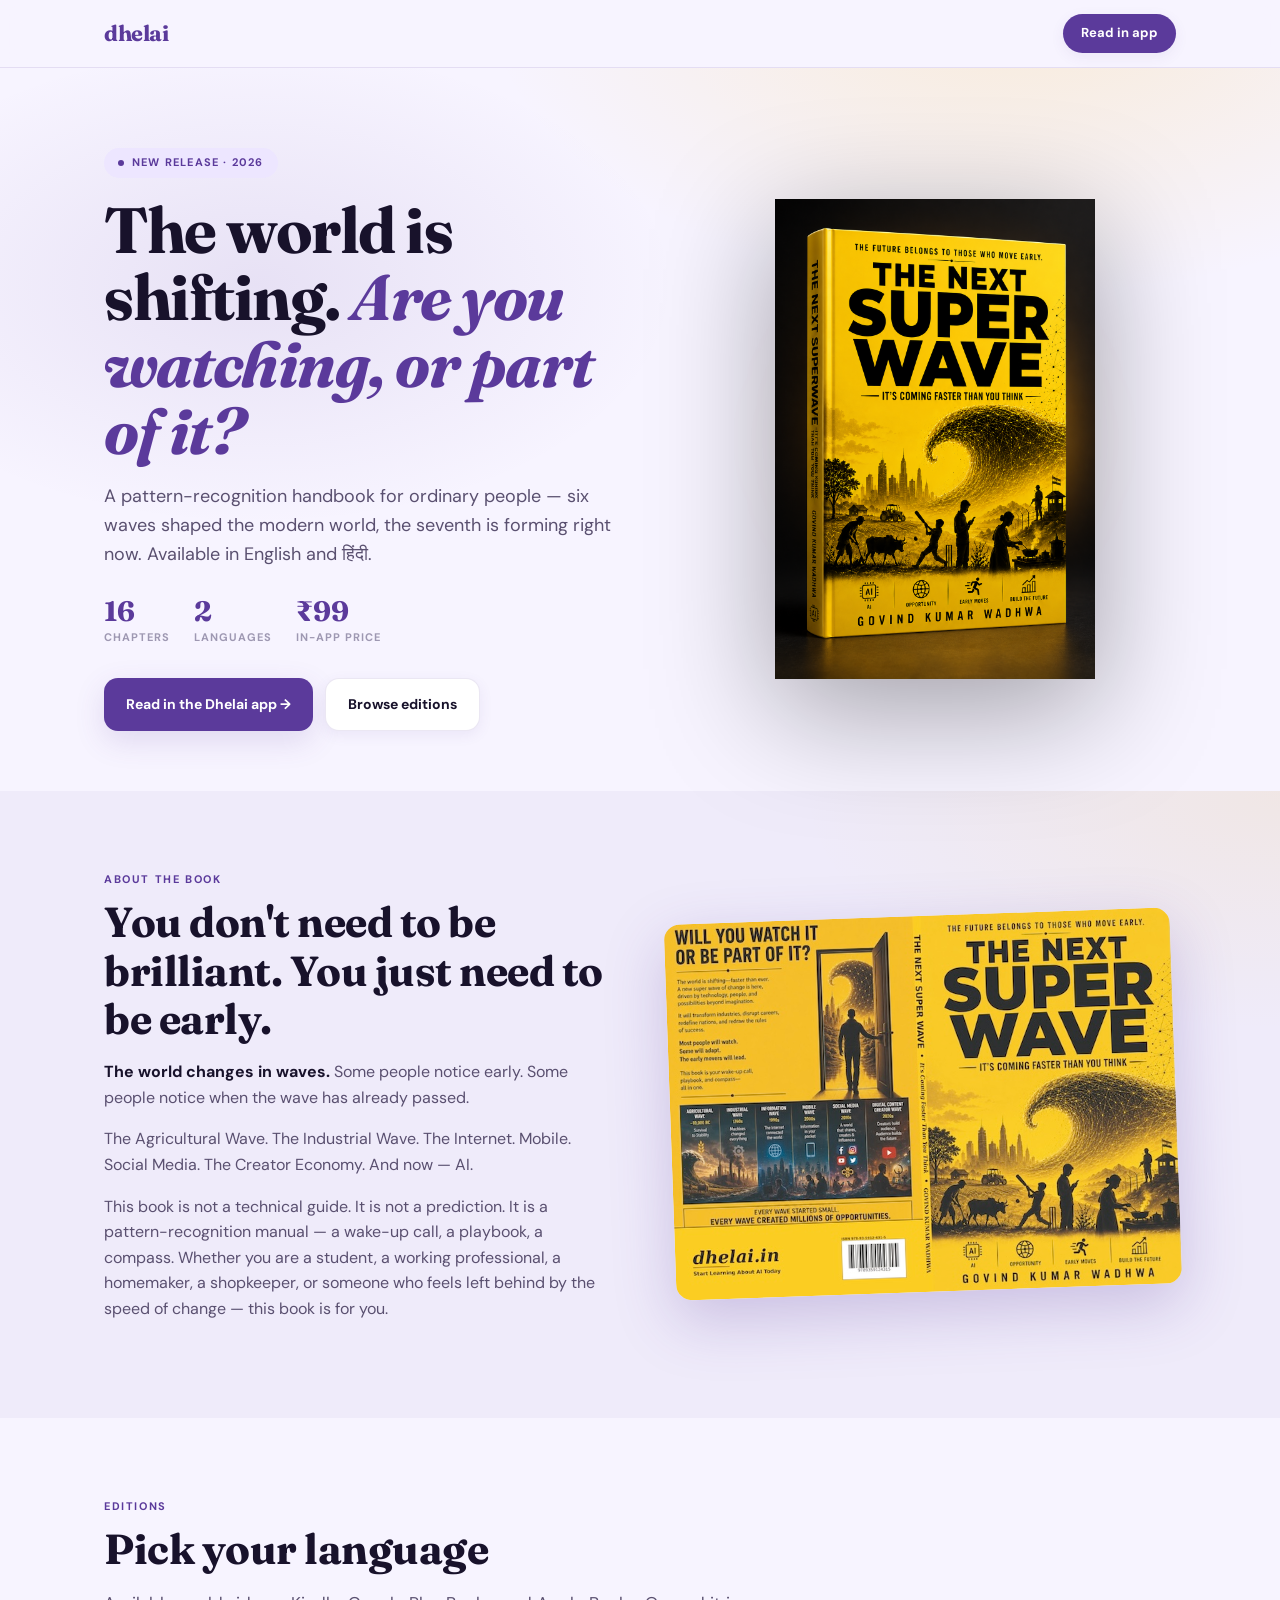
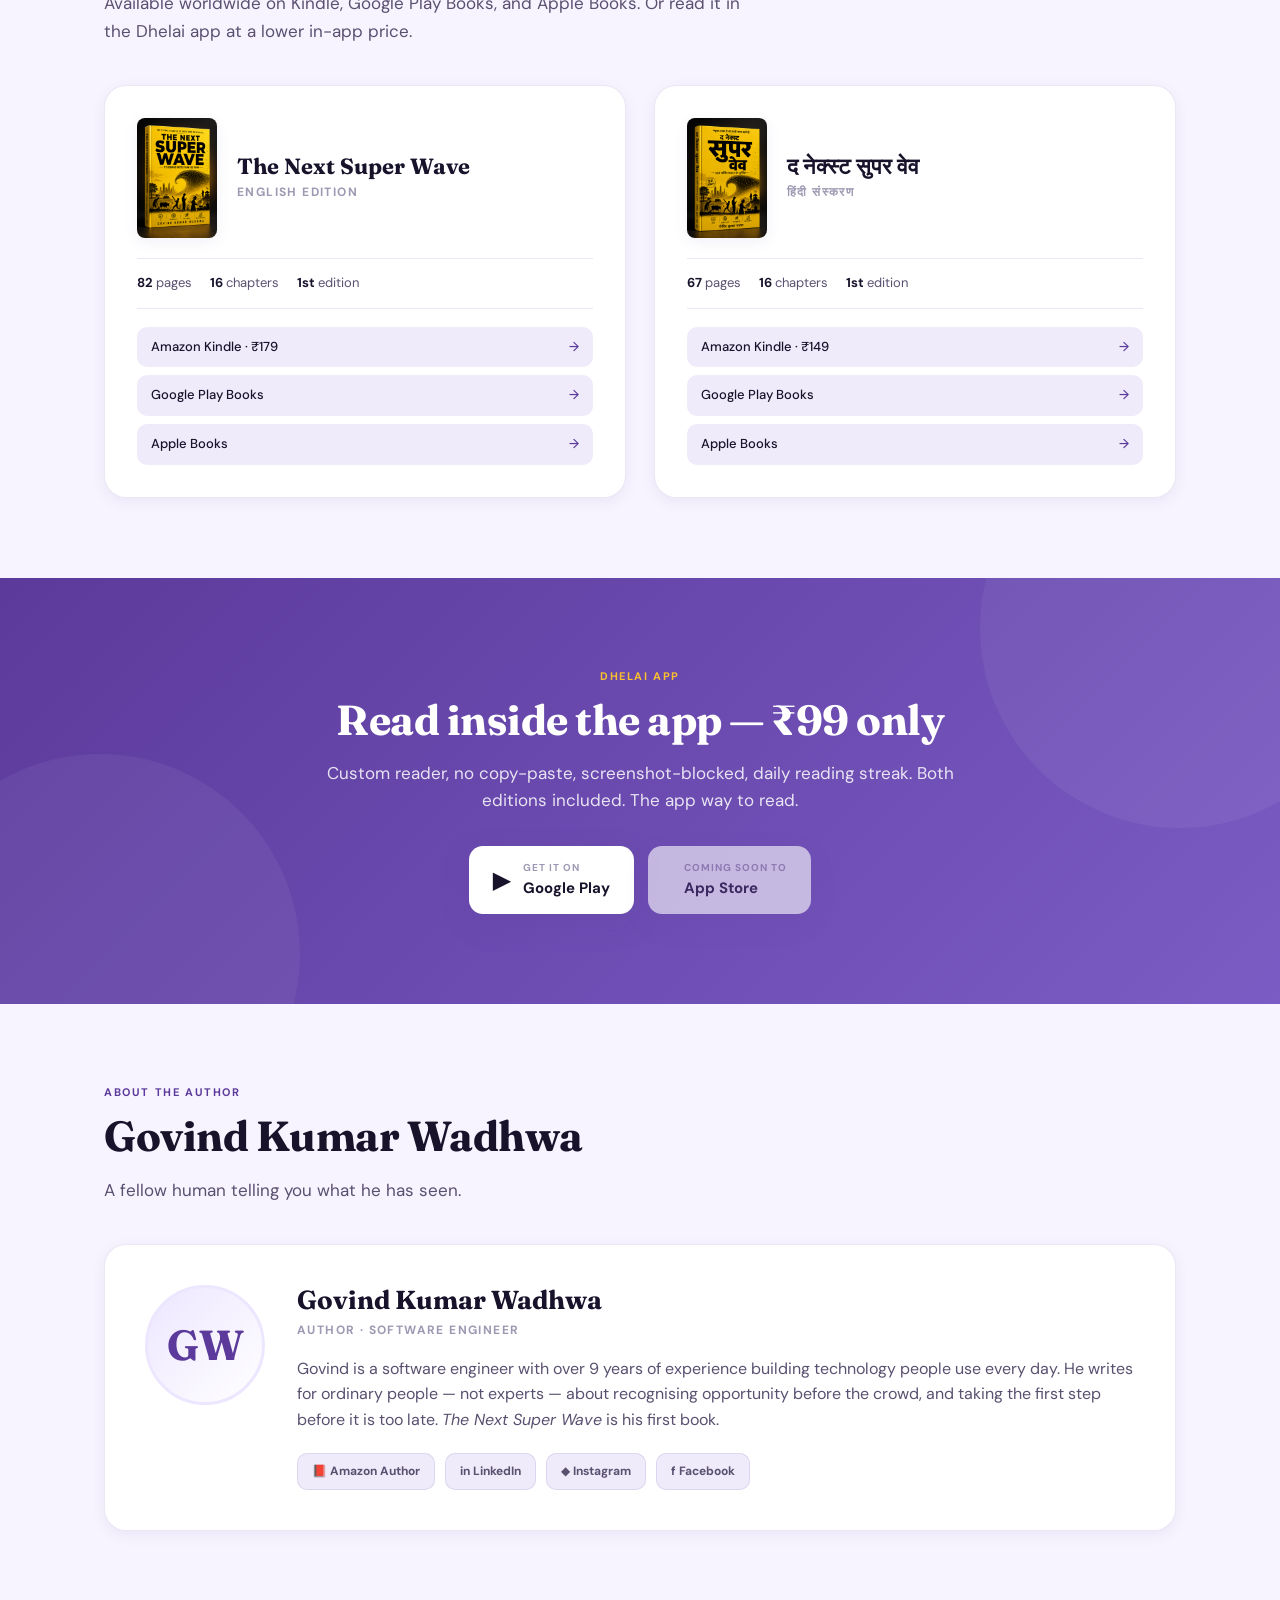
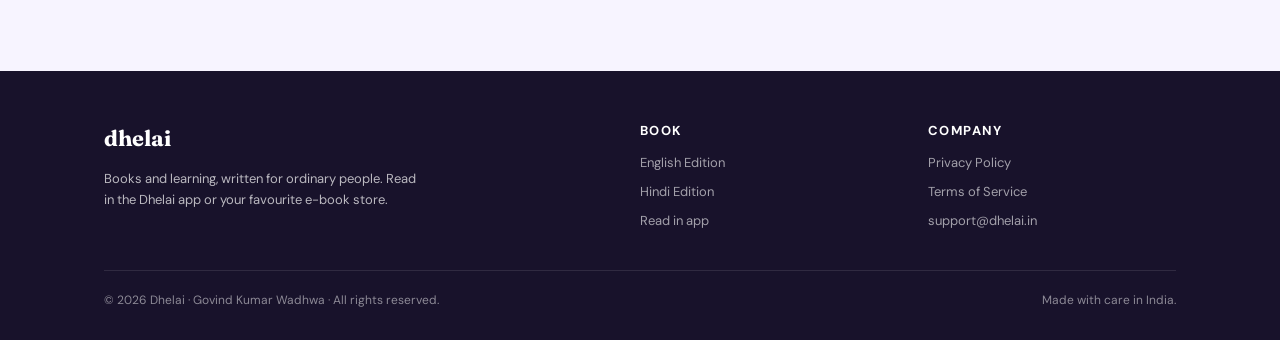
==== index.html @ 577f094c "Add files via upload" ====
<!DOCTYPE html>
<html lang="en">
<head>
  <meta charset="UTF-8" />
  <meta name="viewport" content="width=device-width, initial-scale=1.0" />
  <title>Dhelai — The Next Super Wave</title>
  <meta
    name="description"
    content="The Next Super Wave by Govind Kumar Wadhwa. A pattern-recognition handbook for ordinary people, in English and Hindi. Read inside the Dhelai app."
  />
  <meta name="theme-color" content="#5B3A9B" />

  <!-- Open Graph (social previews) -->
  <meta property="og:title" content="The Next Super Wave — Dhelai" />
  <meta
    property="og:description"
    content="Six waves shaped the modern world. The seventh — AI — is forming now. A book for those who want to ride it, not be swept by it."
  />
  <meta property="og:image" content="assets/nsw-fullcover-en.jpg" />
  <meta property="og:type" content="website" />
  <meta property="og:url" content="https://dhelai.in" />

  <link rel="preconnect" href="https://fonts.googleapis.com" />
  <link rel="preconnect" href="https://fonts.gstatic.com" crossorigin />
  <link
    href="https://fonts.googleapis.com/css2?family=Fraunces:ital,wght@0,400;0,700;1,400&family=DM+Sans:wght@400;500;700&display=swap"
    rel="stylesheet"
  />
  <link rel="stylesheet" href="styles.css" />

  <style>
    /* ---------- HERO ---------- */
    .hero {
      padding: 80px 0 60px;
      background:
        radial-gradient(900px 500px at 80% -10%, rgba(251,192,45,0.18), transparent 60%),
        radial-gradient(700px 400px at 20% 30%, rgba(91,58,155,0.10), transparent 60%);
    }
    .hero-grid {
      display: grid;
      grid-template-columns: 1.1fr 1fr;
      gap: 60px;
      align-items: center;
    }
    .eyebrow {
      display: inline-flex; align-items: center; gap: 8px;
      background: var(--pu-soft);
      color: var(--pu);
      padding: 6px 14px;
      border-radius: 999px;
      font-weight: 700;
      font-size: 11px;
      letter-spacing: 1.2px;
      text-transform: uppercase;
      margin-bottom: 18px;
    }
    .eyebrow::before {
      content: ''; width: 6px; height: 6px; border-radius: 50%;
      background: var(--pu); animation: pulse 2s infinite;
    }
    @keyframes pulse {
      0%, 100% { opacity: 1; transform: scale(1); }
      50% { opacity: 0.5; transform: scale(1.3); }
    }
    h1 {
      font-family: var(--serif);
      font-weight: 700;
      font-size: clamp(40px, 6vw, 64px);
      line-height: 1.05;
      letter-spacing: -1.5px;
      margin: 0 0 18px;
      color: var(--ink);
    }
    h1 .accent { color: var(--pu); font-style: italic; }
    .hero-sub {
      font-size: 18px;
      color: var(--ink-2);
      max-width: 540px;
      margin: 0 0 28px;
    }
    .hero-stats {
      display: flex; gap: 24px; margin: 0 0 32px;
      flex-wrap: wrap;
    }
    .hero-stat {
      display: flex; flex-direction: column;
    }
    .hero-stat-v {
      font-family: var(--serif);
      font-weight: 700;
      font-size: 28px;
      color: var(--pu);
      line-height: 1;
    }
    .hero-stat-l {
      font-size: 11px;
      text-transform: uppercase;
      letter-spacing: 1px;
      color: var(--ink-3);
      margin-top: 4px;
      font-weight: 700;
    }
    .hero-ctas { display: flex; gap: 12px; flex-wrap: wrap; }
    .btn {
      display: inline-flex; align-items: center; gap: 8px;
      padding: 14px 22px;
      border-radius: 14px;
      font-weight: 700;
      font-size: 14px;
      transition: transform 0.15s ease, box-shadow 0.15s ease;
    }
    .btn-primary {
      background: var(--pu); color: #fff;
      box-shadow: var(--shadow-md);
    }
    .btn-primary:hover { transform: translateY(-2px); box-shadow: var(--shadow-lg); text-decoration: none; }
    .btn-ghost {
      background: var(--card); color: var(--ink);
      border: 1.5px solid var(--border);
      box-shadow: var(--shadow-sm);
    }
    .btn-ghost:hover { transform: translateY(-2px); text-decoration: none; }

    .hero-art {
      position: relative;
      display: flex; align-items: center; justify-content: center;
      min-height: 420px;
    }
    .book-3d {
      max-width: 320px;
      filter: drop-shadow(0 30px 60px rgba(0,0,0,0.35));
      animation: float 6s ease-in-out infinite;
      transform-origin: center;
    }
    @keyframes float {
      0%, 100% { transform: translateY(0) rotate(0deg); }
      50% { transform: translateY(-14px) rotate(-1deg); }
    }
    .hero-art::before {
      content: ''; position: absolute;
      inset: 20%; border-radius: 50%;
      background: radial-gradient(circle, rgba(251,192,45,0.4), transparent 70%);
      filter: blur(40px);
      z-index: -1;
    }

    /* ---------- SECTION ---------- */
    section { padding: 80px 0; }
    .section-eyebrow {
      font-family: var(--sans);
      font-size: 11px;
      letter-spacing: 1.6px;
      text-transform: uppercase;
      color: var(--pu);
      font-weight: 700;
      margin-bottom: 10px;
    }
    h2 {
      font-family: var(--serif);
      font-weight: 700;
      font-size: clamp(30px, 4vw, 42px);
      letter-spacing: -0.5px;
      line-height: 1.15;
      margin: 0 0 16px;
      color: var(--ink);
    }
    .section-lead {
      font-size: 17px;
      color: var(--ink-2);
      max-width: 640px;
      margin-bottom: 40px;
    }

    /* ---------- ABOUT BOOK ---------- */
    .about-book {
      background:
        radial-gradient(800px 400px at 100% 0%, rgba(251,192,45,0.1), transparent 60%),
        var(--bg-2);
    }
    .about-grid {
      display: grid;
      grid-template-columns: 1fr 1fr;
      gap: 60px;
      align-items: center;
    }
    .about-text p {
      font-size: 16px;
      color: var(--ink-2);
      margin: 0 0 16px;
    }
    .about-text p strong { color: var(--ink); font-weight: 700; }
    .full-cover {
      width: 100%;
      border-radius: 16px;
      box-shadow: var(--shadow-lg);
      transform: rotate(-2deg);
      transition: transform 0.4s ease;
    }
    .full-cover:hover { transform: rotate(0deg) scale(1.02); }

    /* ---------- EDITIONS ---------- */
    .editions-grid {
      display: grid;
      grid-template-columns: 1fr 1fr;
      gap: 28px;
      margin-top: 16px;
    }
    .edition-card {
      background: var(--card);
      border-radius: 22px;
      padding: 32px;
      box-shadow: var(--shadow-sm);
      border: 1px solid var(--border);
      transition: transform 0.2s ease, box-shadow 0.2s ease;
    }
    .edition-card:hover { transform: translateY(-4px); box-shadow: var(--shadow-md); }
    .edition-header {
      display: flex; align-items: center; gap: 20px;
      margin-bottom: 20px;
    }
    .edition-cover {
      width: 80px;
      flex-shrink: 0;
      border-radius: 8px;
      box-shadow: var(--shadow-sm);
    }
    .edition-name {
      font-family: var(--serif);
      font-weight: 700;
      font-size: 22px;
      color: var(--ink);
      line-height: 1.2;
      margin-bottom: 4px;
    }
    .edition-lang {
      font-size: 12px;
      color: var(--ink-3);
      letter-spacing: 1.4px;
      text-transform: uppercase;
      font-weight: 700;
    }
    .edition-stats {
      display: flex; gap: 18px;
      padding: 14px 0;
      border-top: 1px solid var(--border);
      border-bottom: 1px solid var(--border);
      margin-bottom: 18px;
      font-size: 13px;
      color: var(--ink-2);
    }
    .edition-stats strong { color: var(--ink); }
    .store-row {
      display: flex; flex-direction: column; gap: 8px;
    }
    .store-link {
      display: flex; align-items: center; justify-content: space-between;
      padding: 10px 14px;
      background: var(--bg-2);
      border-radius: 10px;
      font-size: 13px;
      font-weight: 500;
      color: var(--ink);
      transition: background 0.15s ease;
    }
    .store-link:hover { background: var(--pu-soft); text-decoration: none; }
    .store-link::after { content: '→'; color: var(--pu); }

    /* ---------- READ IN APP ---------- */
    .read-app {
      background: linear-gradient(135deg, var(--pu) 0%, var(--pu-mid) 100%);
      color: #fff;
      padding: 90px 0;
      text-align: center;
      position: relative;
      overflow: hidden;
    }
    .read-app::before, .read-app::after {
      content: ''; position: absolute;
      width: 400px; height: 400px;
      border-radius: 50%;
      background: rgba(255,255,255,0.05);
    }
    .read-app::before { top: -150px; right: -100px; }
    .read-app::after { bottom: -150px; left: -100px; }
    .read-app h2 { color: #fff; }
    .read-app .section-lead { color: rgba(255,255,255,0.85); margin: 0 auto 32px; }
    .app-ctas { display: flex; gap: 14px; justify-content: center; flex-wrap: wrap; }
    .app-btn {
      background: #fff;
      color: var(--ink);
      padding: 14px 24px;
      border-radius: 14px;
      display: inline-flex; align-items: center; gap: 12px;
      font-weight: 700;
      box-shadow: var(--shadow-md);
      transition: transform 0.15s ease;
    }
    .app-btn:hover { transform: translateY(-2px); text-decoration: none; }
    .app-btn-icon { font-size: 24px; }
    .app-btn-text { display: flex; flex-direction: column; align-items: flex-start; }
    .app-btn-text small { font-size: 10px; color: var(--ink-3); letter-spacing: 1px; text-transform: uppercase; }
    .app-btn-text span { font-size: 15px; }

    /* ---------- AUTHOR ---------- */
    .author {
      background: var(--bg);
    }
    .author-card {
      background: var(--card);
      border-radius: 22px;
      padding: 40px;
      box-shadow: var(--shadow-sm);
      border: 1px solid var(--border);
      display: grid;
      grid-template-columns: 120px 1fr;
      gap: 32px;
      align-items: start;
    }
    .author-av {
      width: 120px; height: 120px;
      border-radius: 50%;
      background: linear-gradient(135deg, var(--pu-soft), #fff);
      display: flex; align-items: center; justify-content: center;
      font-family: var(--serif);
      font-size: 42px;
      font-weight: 700;
      color: var(--pu);
      border: 3px solid var(--pu-soft);
    }
    .author-name {
      font-family: var(--serif);
      font-weight: 700;
      font-size: 26px;
      line-height: 1.2;
      margin: 0 0 4px;
    }
    .author-role {
      font-size: 12px;
      color: var(--ink-3);
      letter-spacing: 1.4px;
      text-transform: uppercase;
      font-weight: 700;
      margin-bottom: 14px;
    }
    .author-bio { color: var(--ink-2); margin-bottom: 20px; }
    .author-links {
      display: flex; gap: 10px; flex-wrap: wrap;
    }
    .author-link {
      display: inline-flex; align-items: center; gap: 6px;
      padding: 8px 14px;
      background: var(--bg-2);
      border-radius: 10px;
      font-size: 12px;
      font-weight: 700;
      color: var(--ink-2);
      border: 1px solid var(--border);
      transition: background 0.15s ease;
    }
    .author-link:hover { background: var(--pu-soft); color: var(--pu); text-decoration: none; }

    /* ---------- RESPONSIVE ---------- */
    @media (max-width: 880px) {
      .hero { padding: 50px 0 30px; }
      .hero-grid { grid-template-columns: 1fr; gap: 30px; text-align: center; }
      .hero-art { order: -1; min-height: 280px; }
      .hero-sub { margin-left: auto; margin-right: auto; }
      .hero-stats, .hero-ctas { justify-content: center; }
      .book-3d { max-width: 220px; }
      .about-grid { grid-template-columns: 1fr; gap: 30px; }
      .editions-grid { grid-template-columns: 1fr; }
      .author-card { grid-template-columns: 1fr; text-align: center; gap: 20px; padding: 28px; }
      .author-av { margin: 0 auto; }
      .author-links { justify-content: center; }
      section { padding: 50px 0; }
    }
  </style>
</head>
<body>

  <nav>
    <div class="nav-inner">
      <a href="/" class="logo">dhelai</a>
      <a href="#read-in-app" class="nav-cta">Read in app</a>
    </div>
  </nav>

  <!-- HERO -->
  <section class="hero">
    <div class="container hero-grid">
      <div>
        <span class="eyebrow">New release · 2026</span>
        <h1>The world is shifting. <span class="accent">Are you watching, or part of it?</span></h1>
        <p class="hero-sub">
          A pattern-recognition handbook for ordinary people — six waves shaped the modern
          world, the seventh is forming right now. Available in English and हिंदी.
        </p>
        <div class="hero-stats">
          <div class="hero-stat"><span class="hero-stat-v">16</span><span class="hero-stat-l">Chapters</span></div>
          <div class="hero-stat"><span class="hero-stat-v">2</span><span class="hero-stat-l">Languages</span></div>
          <div class="hero-stat"><span class="hero-stat-v">₹99</span><span class="hero-stat-l">In-app price</span></div>
        </div>
        <div class="hero-ctas">
          <a href="#read-in-app" class="btn btn-primary">Read in the Dhelai app →</a>
          <a href="#editions" class="btn btn-ghost">Browse editions</a>
        </div>
      </div>
      <div class="hero-art">
        <img src="assets/nsw-3d-en.png" alt="The Next Super Wave book cover" class="book-3d" />
      </div>
    </div>
  </section>

  <!-- ABOUT BOOK -->
  <section class="about-book">
    <div class="container">
      <div class="about-grid">
        <div class="about-text">
          <div class="section-eyebrow">About the book</div>
          <h2>You don't need to be brilliant. You just need to be early.</h2>
          <p>
            <strong>The world changes in waves.</strong> Some people notice early. Some people notice
            when the wave has already passed.
          </p>
          <p>
            The Agricultural Wave. The Industrial Wave. The Internet. Mobile. Social Media.
            The Creator Economy. And now — AI.
          </p>
          <p>
            This book is not a technical guide. It is not a prediction. It is a pattern-recognition
            manual — a wake-up call, a playbook, a compass. Whether you are a student, a working
            professional, a homemaker, a shopkeeper, or someone who feels left behind by the speed
            of change — this book is for you.
          </p>
        </div>
        <div>
          <img src="assets/nsw-fullcover-en.jpg" alt="Full paperback cover" class="full-cover" />
        </div>
      </div>
    </div>
  </section>

  <!-- EDITIONS -->
  <section id="editions">
    <div class="container">
      <div class="section-eyebrow">Editions</div>
      <h2>Pick your language</h2>
      <p class="section-lead">
        Available worldwide on Kindle, Google Play Books, and Apple Books. Or read it in the
        Dhelai app at a lower in-app price.
      </p>

      <div class="editions-grid">
        <!-- English Edition -->
        <div class="edition-card">
          <div class="edition-header">
            <img src="assets/nsw-3d-en.png" alt="English edition cover" class="edition-cover" />
            <div>
              <div class="edition-name">The Next Super Wave</div>
              <div class="edition-lang">English Edition</div>
            </div>
          </div>
          <div class="edition-stats">
            <span><strong>82</strong> pages</span>
            <span><strong>16</strong> chapters</span>
            <span><strong>1st</strong> edition</span>
          </div>
          <div class="store-row">
            <a class="store-link" href="https://www.amazon.in/dp/B0H2G9WPLM" target="_blank" rel="noopener">Amazon Kindle · ₹179</a>
            <a class="store-link" href="https://play.google.com/store/books/details?id=idXaEQAAQBAJ" target="_blank" rel="noopener">Google Play Books</a>
            <a class="store-link" href="https://books.apple.com/us/book/id6771087603" target="_blank" rel="noopener">Apple Books</a>
          </div>
        </div>

        <!-- Hindi Edition -->
        <div class="edition-card">
          <div class="edition-header">
            <img src="assets/nsw-3d-hi.png" alt="Hindi edition cover" class="edition-cover" />
            <div>
              <div class="edition-name">द नेक्स्ट सुपर वेव</div>
              <div class="edition-lang">हिंदी संस्करण</div>
            </div>
          </div>
          <div class="edition-stats">
            <span><strong>67</strong> pages</span>
            <span><strong>16</strong> chapters</span>
            <span><strong>1st</strong> edition</span>
          </div>
          <div class="store-row">
            <a class="store-link" href="https://www.amazon.in/dp/B0H2V2DGM2" target="_blank" rel="noopener">Amazon Kindle · ₹149</a>
            <a class="store-link" href="https://play.google.com/store/books/details?id=u2fcEQAAQBAJ" target="_blank" rel="noopener">Google Play Books</a>
            <a class="store-link" href="http://books.apple.com/us/book/id6772916997" target="_blank" rel="noopener">Apple Books</a>
          </div>
        </div>
      </div>
    </div>
  </section>

  <!-- READ IN APP -->
  <section class="read-app" id="read-in-app">
    <div class="container">
      <div class="section-eyebrow" style="color: var(--ye);">Dhelai App</div>
      <h2>Read inside the app — ₹99 only</h2>
      <p class="section-lead">
        Custom reader, no copy-paste, screenshot-blocked, daily reading streak. Both editions
        included. The app way to read.
      </p>
      <div class="app-ctas">
        <a class="app-btn" href="https://play.google.com/store/apps/details?id=dhelai.in" target="_blank" rel="noopener">
          <span class="app-btn-icon">▶</span>
          <span class="app-btn-text">
            <small>Get it on</small>
            <span>Google Play</span>
          </span>
        </a>
        <a class="app-btn" href="#" aria-disabled="true" style="opacity:.6; cursor:not-allowed;">
          <span class="app-btn-icon"></span>
          <span class="app-btn-text">
            <small>Coming soon to</small>
            <span>App Store</span>
          </span>
        </a>
      </div>
    </div>
  </section>

  <!-- AUTHOR -->
  <section class="author">
    <div class="container">
      <div class="section-eyebrow">About the author</div>
      <h2>Govind Kumar Wadhwa</h2>
      <p class="section-lead">A fellow human telling you what he has seen.</p>

      <div class="author-card">
        <div class="author-av">GW</div>
        <div>
          <div class="author-name">Govind Kumar Wadhwa</div>
          <div class="author-role">Author · Software Engineer</div>
          <p class="author-bio">
            Govind is a software engineer with over 9 years of experience building technology
            people use every day. He writes for ordinary people — not experts — about recognising
            opportunity before the crowd, and taking the first step before it is too late.
            <em>The Next Super Wave</em> is his first book.
          </p>
          <div class="author-links">
            <a class="author-link" href="https://www.amazon.com/author/whokumar" target="_blank" rel="noopener">📕 Amazon Author</a>
            <a class="author-link" href="https://in.linkedin.com/in/whokumar" target="_blank" rel="noopener">in LinkedIn</a>
            <a class="author-link" href="https://www.instagram.com/Whokumar/" target="_blank" rel="noopener">◆ Instagram</a>
            <a class="author-link" href="https://www.facebook.com/Whokumar/" target="_blank" rel="noopener">f Facebook</a>
          </div>
        </div>
      </div>
    </div>
  </section>

  <!-- FOOTER -->
  <footer>
    <div class="container">
      <div class="footer-grid">
        <div>
          <div class="footer-brand">dhelai</div>
          <p class="footer-tag">
            Books and learning, written for ordinary people. Read in the Dhelai app or your
            favourite e-book store.
          </p>
        </div>
        <div>
          <h4>Book</h4>
          <ul class="footer-links">
            <li><a href="#editions">English Edition</a></li>
            <li><a href="#editions">Hindi Edition</a></li>
            <li><a href="#read-in-app">Read in app</a></li>
          </ul>
        </div>
        <div>
          <h4>Company</h4>
          <ul class="footer-links">
            <li><a href="privacy-policy.html">Privacy Policy</a></li>
            <li><a href="terms.html">Terms of Service</a></li>
            <li><a href="mailto:support@dhelai.in">support@dhelai.in</a></li>
          </ul>
        </div>
      </div>
      <div class="footer-bottom">
        <span>© <span id="year">2026</span> Dhelai · Govind Kumar Wadhwa · All rights reserved.</span>
        <span>Made with care in India.</span>
      </div>
    </div>
  </footer>

  <script>
    document.getElementById('year').textContent = new Date().getFullYear();
  </script>
</body>
</html>
---- styles.css ----
/* Shared visual system across all pages on dhelai.in. */
:root {
  --pu: #5B3A9B;
  --pu-mid: #7B5CC4;
  --pu-soft: #EDE6FF;
  --ye: #FBC02D;
  --ye-deep: #E5A500;
  --ye-soft: #FFF8DC;
  --ink: #18122B;
  --ink-2: #5A5070;
  --ink-3: #9E98B2;
  --bg: #F7F4FF;
  --bg-2: #EFEBFA;
  --card: #FFFFFF;
  --border: rgba(91, 58, 155, 0.12);
  --serif: 'Fraunces', Georgia, serif;
  --sans: 'DM Sans', -apple-system, system-ui, sans-serif;
  --shadow-sm: 0 4px 14px rgba(91, 58, 155, 0.08);
  --shadow-md: 0 10px 30px rgba(91, 58, 155, 0.15);
  --shadow-lg: 0 20px 60px rgba(91, 58, 155, 0.25);
}

* { box-sizing: border-box; }
html, body { margin: 0; padding: 0; }
body {
  font-family: var(--sans);
  color: var(--ink);
  background: var(--bg);
  line-height: 1.6;
  -webkit-font-smoothing: antialiased;
  text-rendering: optimizeLegibility;
}

a { color: var(--pu); text-decoration: none; }
a:hover { text-decoration: underline; }
img { max-width: 100%; display: block; }

.container { max-width: 1120px; margin: 0 auto; padding: 0 24px; }

/* ---------- NAV ---------- */
nav {
  position: sticky; top: 0; z-index: 50;
  background: rgba(247, 244, 255, 0.85);
  backdrop-filter: saturate(180%) blur(14px);
  -webkit-backdrop-filter: saturate(180%) blur(14px);
  border-bottom: 1px solid var(--border);
}
.nav-inner {
  display: flex; align-items: center; justify-content: space-between;
  padding: 14px 24px;
  max-width: 1120px; margin: 0 auto;
}
.logo {
  font-family: var(--serif);
  font-weight: 700;
  font-size: 22px;
  color: var(--pu);
  letter-spacing: -0.5px;
}
.nav-cta {
  background: var(--pu);
  color: #fff;
  padding: 9px 18px;
  border-radius: 999px;
  font-weight: 700;
  font-size: 13px;
  box-shadow: var(--shadow-sm);
  transition: transform 0.15s ease, box-shadow 0.15s ease;
}
.nav-cta:hover { transform: translateY(-1px); box-shadow: var(--shadow-md); text-decoration: none; }

/* ---------- FOOTER ---------- */
footer {
  background: var(--ink);
  color: rgba(255,255,255,0.7);
  padding: 50px 0 30px;
  font-size: 13px;
  margin-top: 60px;
}
.footer-grid {
  display: grid;
  grid-template-columns: 2fr 1fr 1fr;
  gap: 40px;
  margin-bottom: 30px;
}
.footer-brand {
  font-family: var(--serif);
  font-size: 22px;
  font-weight: 700;
  color: #fff;
  margin-bottom: 8px;
}
.footer-tag { max-width: 320px; }
footer h4 {
  color: #fff;
  font-size: 13px;
  letter-spacing: 1.4px;
  text-transform: uppercase;
  margin: 0 0 12px;
}
.footer-links { list-style: none; padding: 0; margin: 0; }
.footer-links li { margin-bottom: 8px; }
.footer-links a { color: rgba(255,255,255,0.6); }
.footer-links a:hover { color: #fff; }
.footer-bottom {
  border-top: 1px solid rgba(255,255,255,0.1);
  padding-top: 20px;
  display: flex; justify-content: space-between; flex-wrap: wrap; gap: 10px;
  font-size: 12px;
  color: rgba(255,255,255,0.5);
}

/* ---------- HEADINGS ---------- */
h1 {
  font-family: var(--serif);
  font-weight: 700;
  letter-spacing: -1.5px;
  color: var(--ink);
}
h2, h3 {
  font-family: var(--serif);
  font-weight: 700;
  letter-spacing: -0.5px;
  color: var(--ink);
}

/* ---------- LEGAL PAGE LAYOUT ---------- */
.legal {
  max-width: 760px;
  margin: 0 auto;
  padding: 50px 24px;
}
.legal .eyebrow {
  display: inline-block;
  font-size: 11px;
  font-weight: 700;
  letter-spacing: 1.4px;
  text-transform: uppercase;
  color: var(--pu);
  margin-bottom: 12px;
}
.legal h1 {
  font-size: clamp(34px, 5vw, 46px);
  line-height: 1.1;
  margin: 0 0 14px;
}
.legal .updated {
  color: var(--ink-3);
  font-size: 13px;
  margin: 0 0 36px;
}
.legal h2 {
  font-size: 22px;
  margin: 38px 0 12px;
  line-height: 1.25;
}
.legal h3 {
  font-size: 16px;
  margin: 22px 0 6px;
}
.legal p, .legal li {
  color: var(--ink-2);
  font-size: 16px;
  line-height: 1.7;
}
.legal ul {
  padding-left: 22px;
  margin: 8px 0 16px;
}
.legal li { margin-bottom: 6px; }
.legal strong { color: var(--ink); }
.legal .lead {
  font-size: 17px;
  color: var(--ink-2);
  border-left: 3px solid var(--pu);
  padding: 4px 0 4px 18px;
  margin: 0 0 30px;
}
.legal table {
  width: 100%;
  border-collapse: collapse;
  margin: 14px 0 20px;
  font-size: 14px;
}
.legal th, .legal td {
  text-align: left;
  padding: 10px 12px;
  border-bottom: 1px solid var(--border);
  vertical-align: top;
}
.legal th {
  background: var(--bg-2);
  font-weight: 700;
  color: var(--ink);
  font-size: 12px;
  letter-spacing: 0.4px;
  text-transform: uppercase;
}

/* ---------- RESPONSIVE ---------- */
@media (max-width: 880px) {
  .footer-grid { grid-template-columns: 1fr; gap: 24px; }
  .legal { padding: 30px 20px; }
}
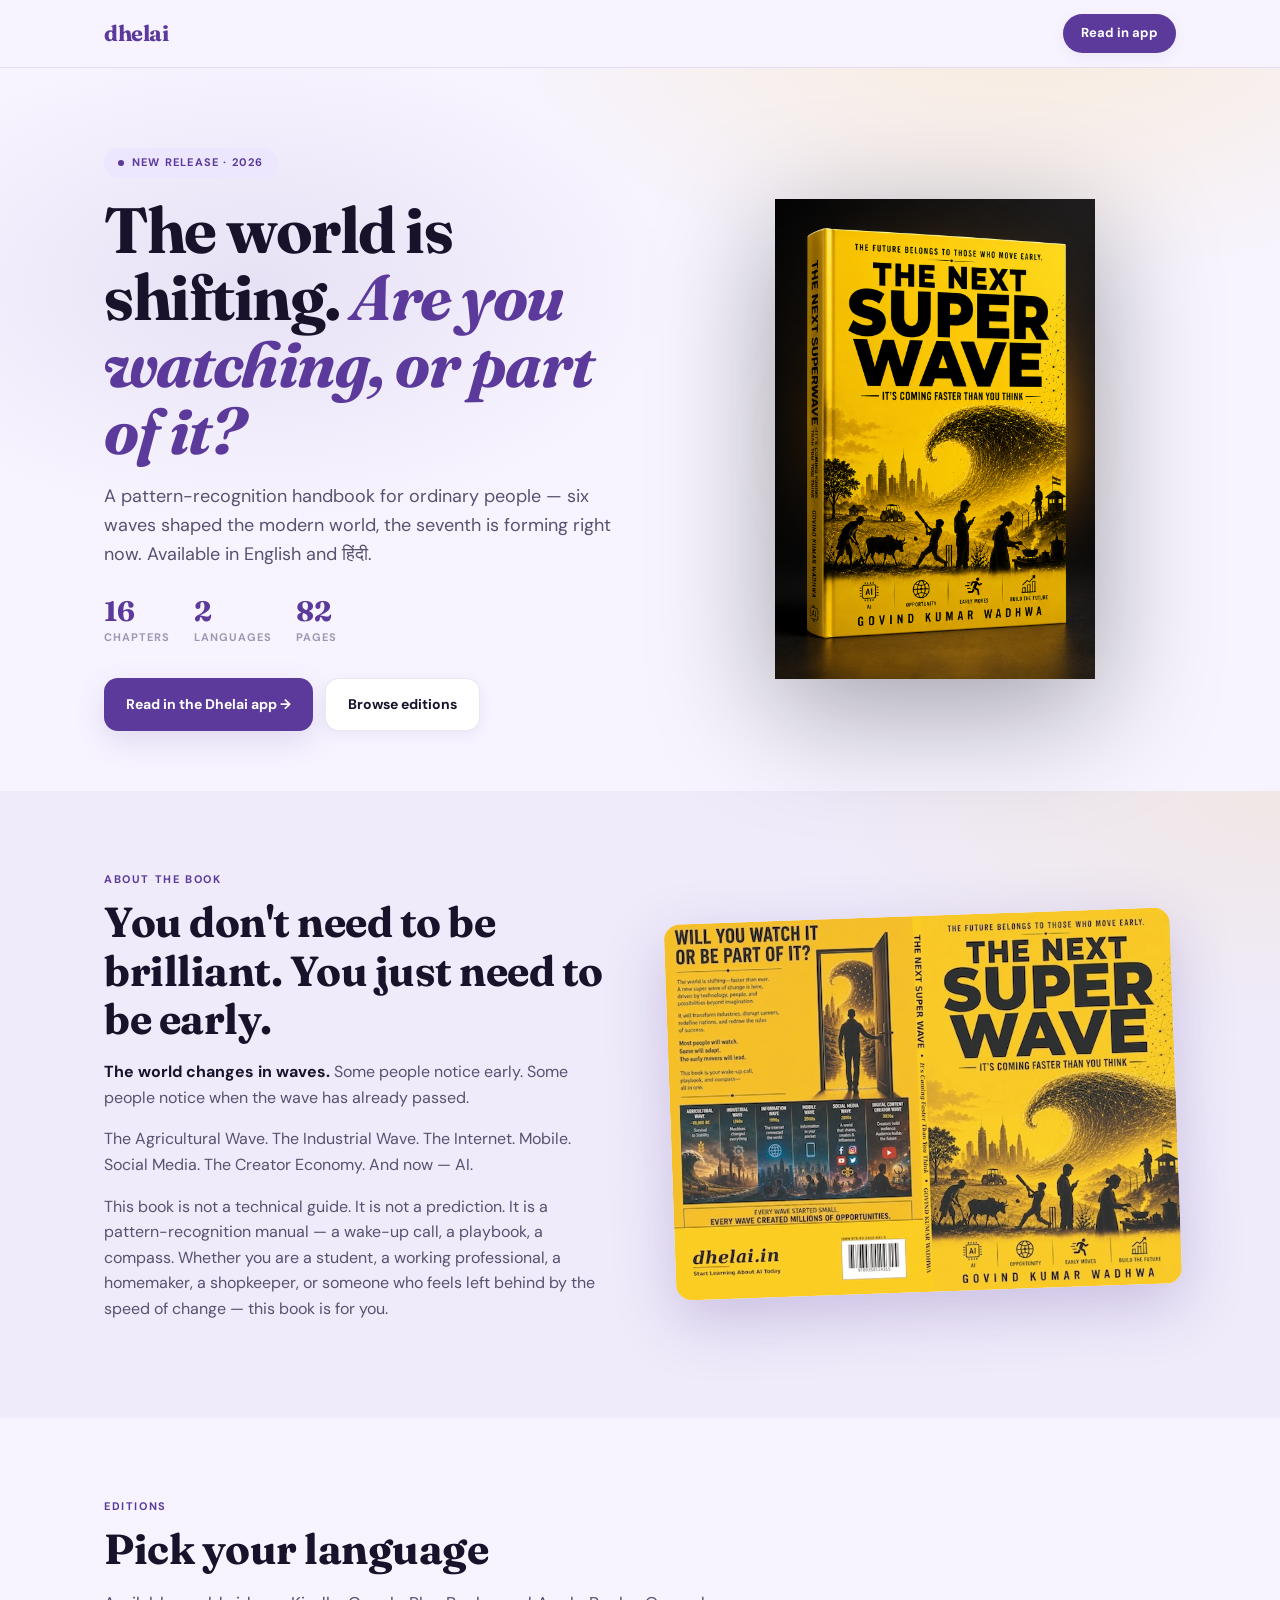
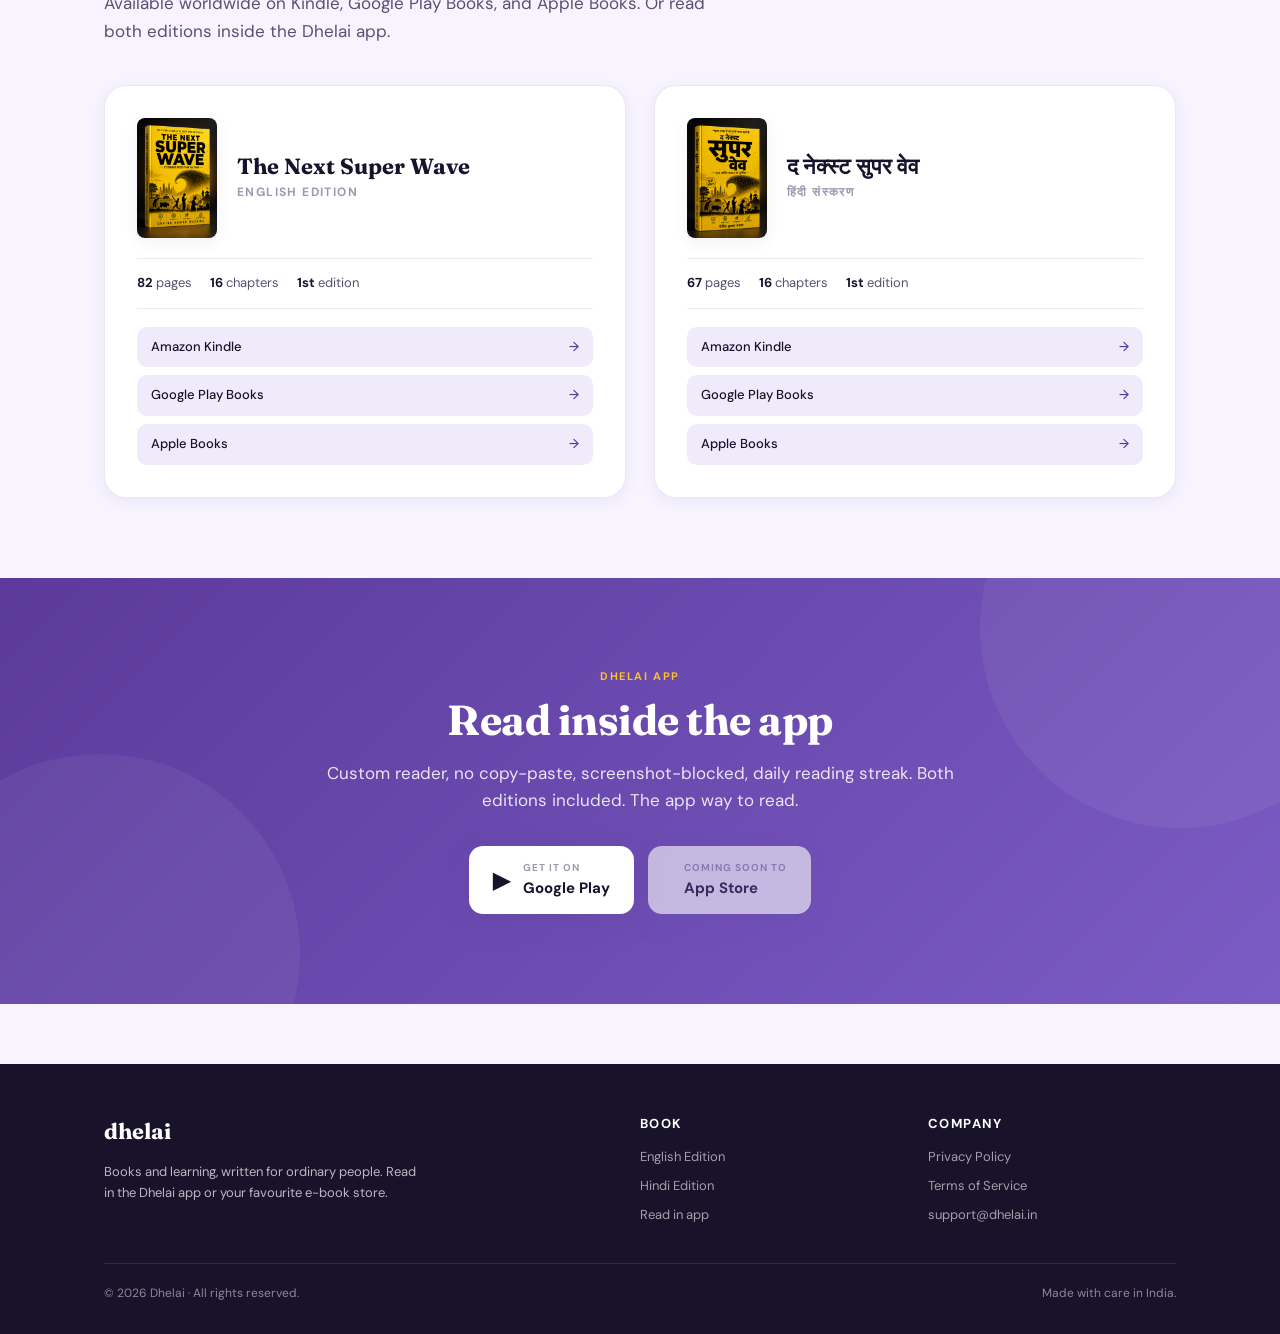
==== commit 57ec79c4: "remove govind" ====
--- a/index.html
+++ b/index.html
@@ -6,7 +6,7 @@
   <title>Dhelai — The Next Super Wave</title>
   <meta
     name="description"
-    content="The Next Super Wave by Govind Kumar Wadhwa. A pattern-recognition handbook for ordinary people, in English and Hindi. Read inside the Dhelai app."
+    content="The Next Super Wave — a pattern-recognition handbook for ordinary people, in English and Hindi. Read inside the Dhelai app."
   />
   <meta name="theme-color" content="#5B3A9B" />
 
@@ -398,7 +398,7 @@
         <div class="hero-stats">
           <div class="hero-stat"><span class="hero-stat-v">16</span><span class="hero-stat-l">Chapters</span></div>
           <div class="hero-stat"><span class="hero-stat-v">2</span><span class="hero-stat-l">Languages</span></div>
-          <div class="hero-stat"><span class="hero-stat-v">₹99</span><span class="hero-stat-l">In-app price</span></div>
+          <div class="hero-stat"><span class="hero-stat-v">82</span><span class="hero-stat-l">Pages</span></div>
         </div>
         <div class="hero-ctas">
           <a href="#read-in-app" class="btn btn-primary">Read in the Dhelai app →</a>
@@ -446,8 +446,8 @@
       <div class="section-eyebrow">Editions</div>
       <h2>Pick your language</h2>
       <p class="section-lead">
-        Available worldwide on Kindle, Google Play Books, and Apple Books. Or read it in the
-        Dhelai app at a lower in-app price.
+        Available worldwide on Kindle, Google Play Books, and Apple Books. Or read both
+        editions inside the Dhelai app.
       </p>
 
       <div class="editions-grid">
@@ -466,7 +466,7 @@
             <span><strong>1st</strong> edition</span>
           </div>
           <div class="store-row">
-            <a class="store-link" href="https://www.amazon.in/dp/B0H2G9WPLM" target="_blank" rel="noopener">Amazon Kindle · ₹179</a>
+            <a class="store-link" href="https://www.amazon.in/dp/B0H2G9WPLM" target="_blank" rel="noopener">Amazon Kindle</a>
             <a class="store-link" href="https://play.google.com/store/books/details?id=idXaEQAAQBAJ" target="_blank" rel="noopener">Google Play Books</a>
             <a class="store-link" href="https://books.apple.com/us/book/id6771087603" target="_blank" rel="noopener">Apple Books</a>
           </div>
@@ -487,7 +487,7 @@
             <span><strong>1st</strong> edition</span>
           </div>
           <div class="store-row">
-            <a class="store-link" href="https://www.amazon.in/dp/B0H2V2DGM2" target="_blank" rel="noopener">Amazon Kindle · ₹149</a>
+            <a class="store-link" href="https://www.amazon.in/dp/B0H2V2DGM2" target="_blank" rel="noopener">Amazon Kindle</a>
             <a class="store-link" href="https://play.google.com/store/books/details?id=u2fcEQAAQBAJ" target="_blank" rel="noopener">Google Play Books</a>
             <a class="store-link" href="http://books.apple.com/us/book/id6772916997" target="_blank" rel="noopener">Apple Books</a>
           </div>
@@ -500,7 +500,7 @@
   <section class="read-app" id="read-in-app">
     <div class="container">
       <div class="section-eyebrow" style="color: var(--ye);">Dhelai App</div>
-      <h2>Read inside the app — ₹99 only</h2>
+      <h2>Read inside the app</h2>
       <p class="section-lead">
         Custom reader, no copy-paste, screenshot-blocked, daily reading streak. Both editions
         included. The app way to read.
@@ -524,35 +524,6 @@
     </div>
   </section>
 
-  <!-- AUTHOR -->
-  <section class="author">
-    <div class="container">
-      <div class="section-eyebrow">About the author</div>
-      <h2>Govind Kumar Wadhwa</h2>
-      <p class="section-lead">A fellow human telling you what he has seen.</p>
-
-      <div class="author-card">
-        <div class="author-av">GW</div>
-        <div>
-          <div class="author-name">Govind Kumar Wadhwa</div>
-          <div class="author-role">Author · Software Engineer</div>
-          <p class="author-bio">
-            Govind is a software engineer with over 9 years of experience building technology
-            people use every day. He writes for ordinary people — not experts — about recognising
-            opportunity before the crowd, and taking the first step before it is too late.
-            <em>The Next Super Wave</em> is his first book.
-          </p>
-          <div class="author-links">
-            <a class="author-link" href="https://www.amazon.com/author/whokumar" target="_blank" rel="noopener">📕 Amazon Author</a>
-            <a class="author-link" href="https://in.linkedin.com/in/whokumar" target="_blank" rel="noopener">in LinkedIn</a>
-            <a class="author-link" href="https://www.instagram.com/Whokumar/" target="_blank" rel="noopener">◆ Instagram</a>
-            <a class="author-link" href="https://www.facebook.com/Whokumar/" target="_blank" rel="noopener">f Facebook</a>
-          </div>
-        </div>
-      </div>
-    </div>
-  </section>
-
   <!-- FOOTER -->
   <footer>
     <div class="container">
@@ -582,7 +553,7 @@
         </div>
       </div>
       <div class="footer-bottom">
-        <span>© <span id="year">2026</span> Dhelai · Govind Kumar Wadhwa · All rights reserved.</span>
+        <span>© <span id="year">2026</span> Dhelai · All rights reserved.</span>
         <span>Made with care in India.</span>
       </div>
     </div>
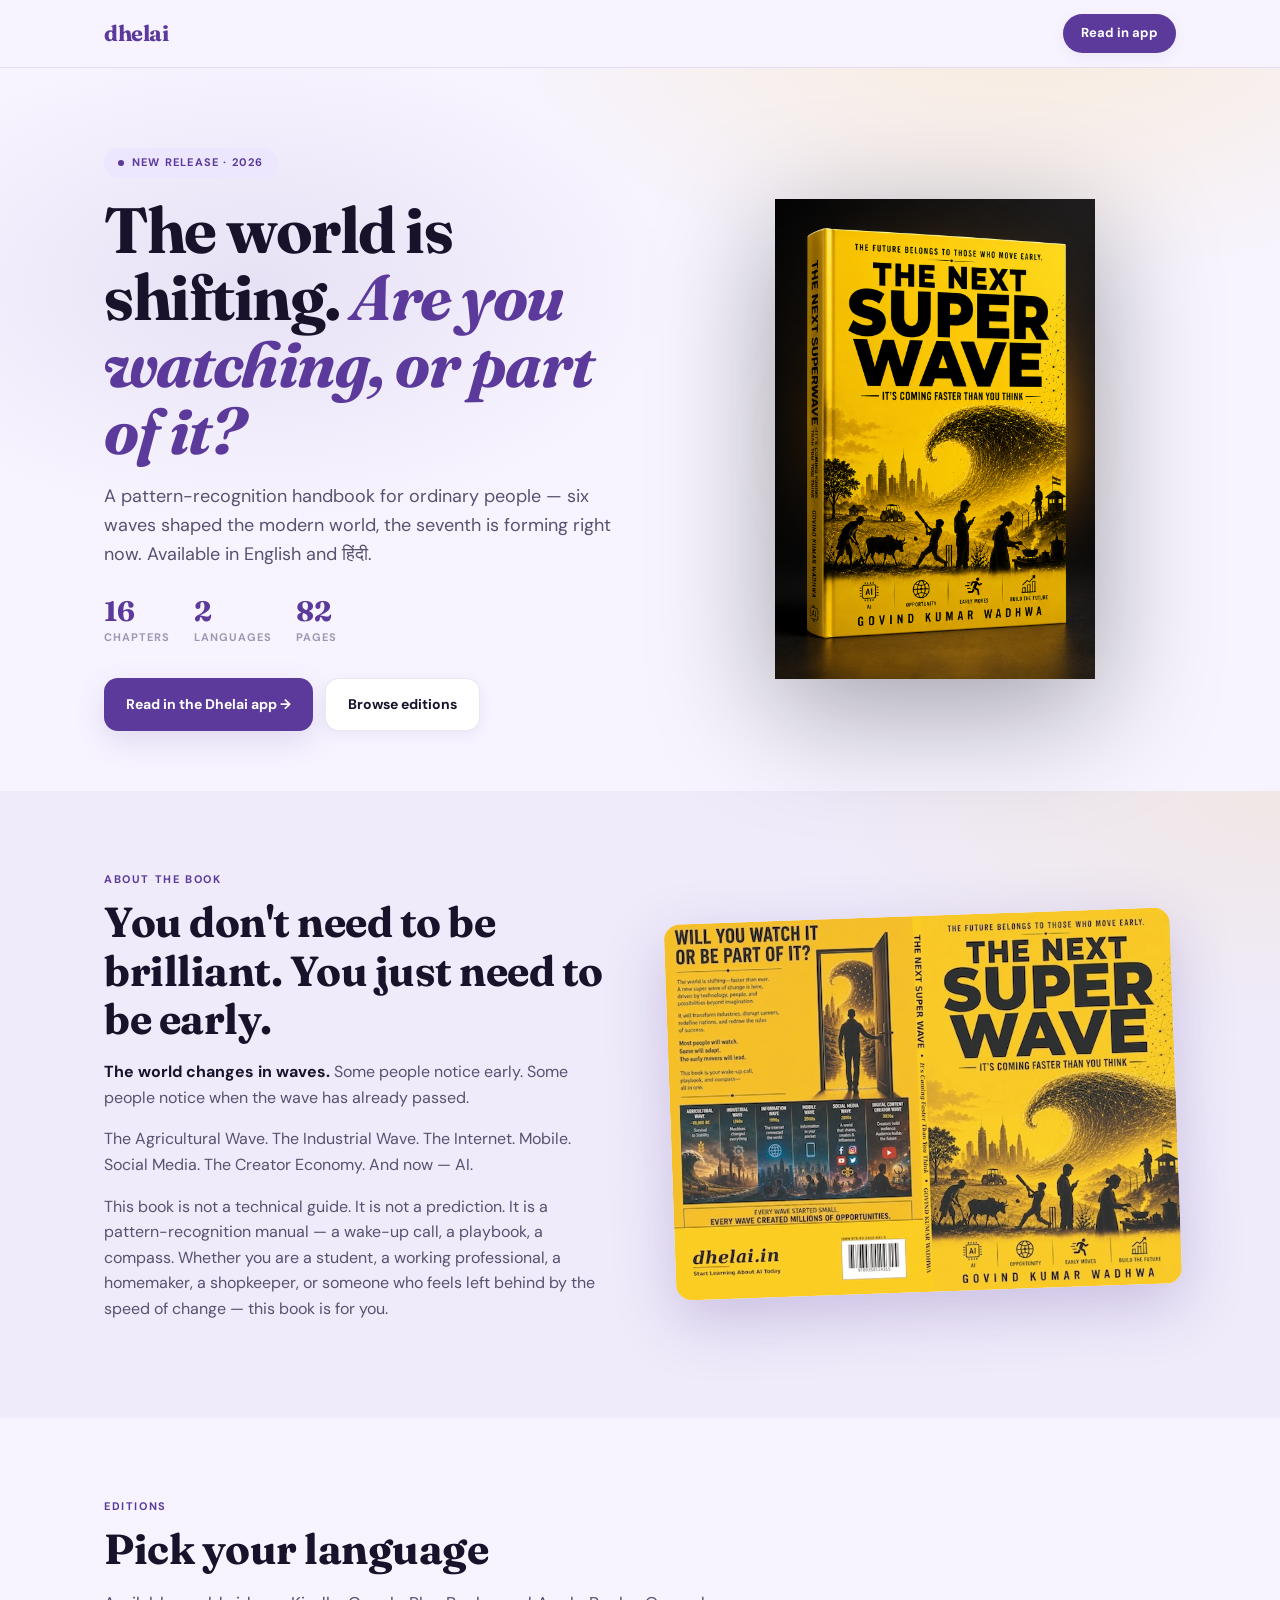
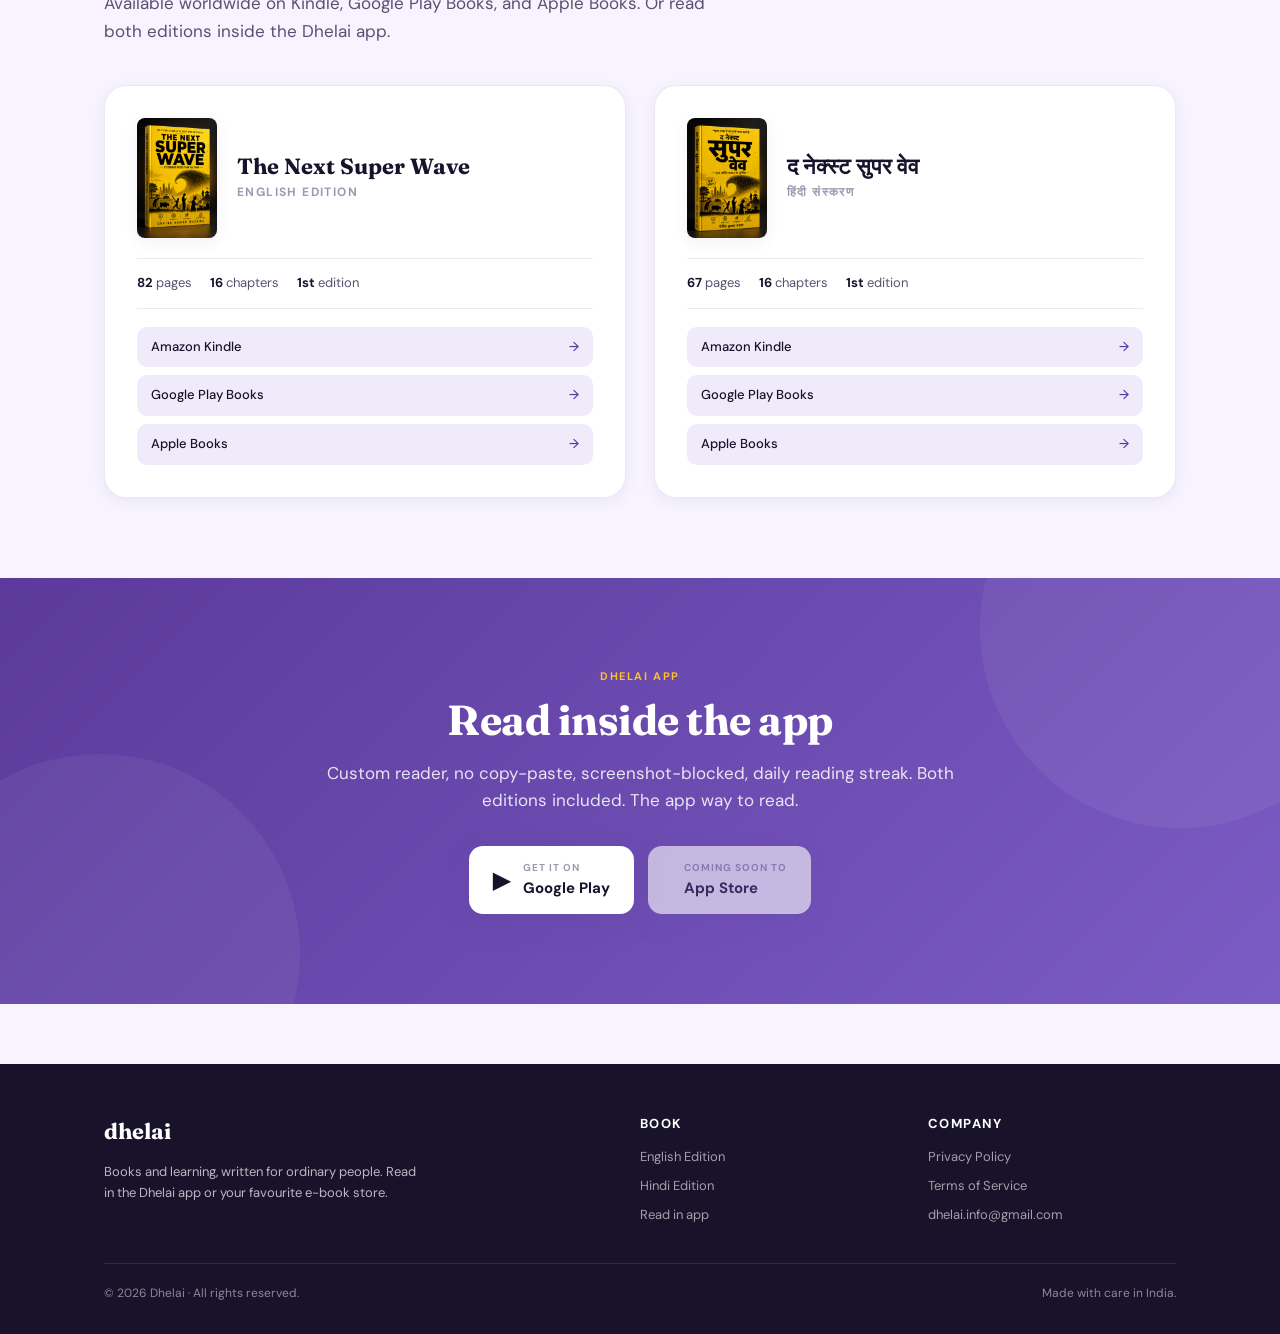
==== commit e4f84629: "correct email" ====
--- a/index.html
+++ b/index.html
@@ -548,7 +548,7 @@
           <ul class="footer-links">
             <li><a href="privacy-policy.html">Privacy Policy</a></li>
             <li><a href="terms.html">Terms of Service</a></li>
-            <li><a href="mailto:support@dhelai.in">support@dhelai.in</a></li>
+            <li><a href="mailto:dhelai.info@gmail.com">dhelai.info@gmail.com</a></li>
           </ul>
         </div>
       </div>
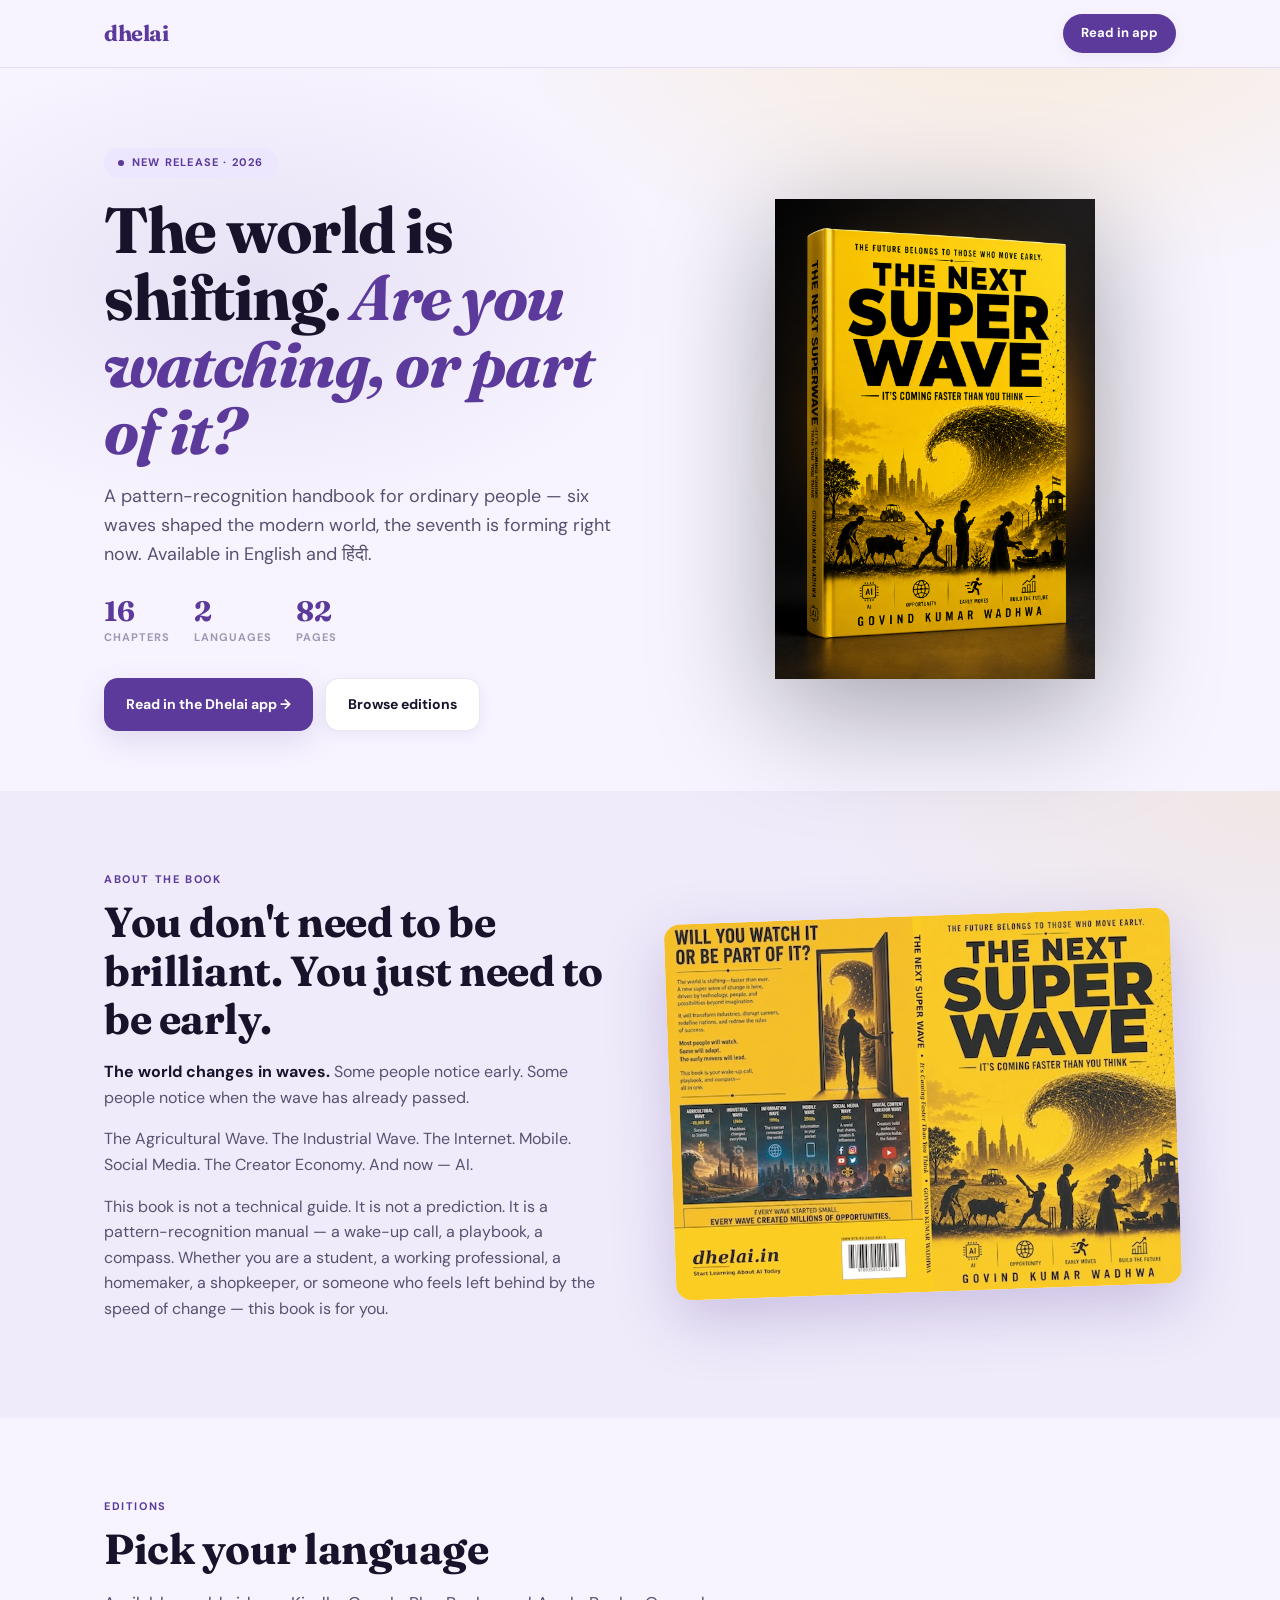
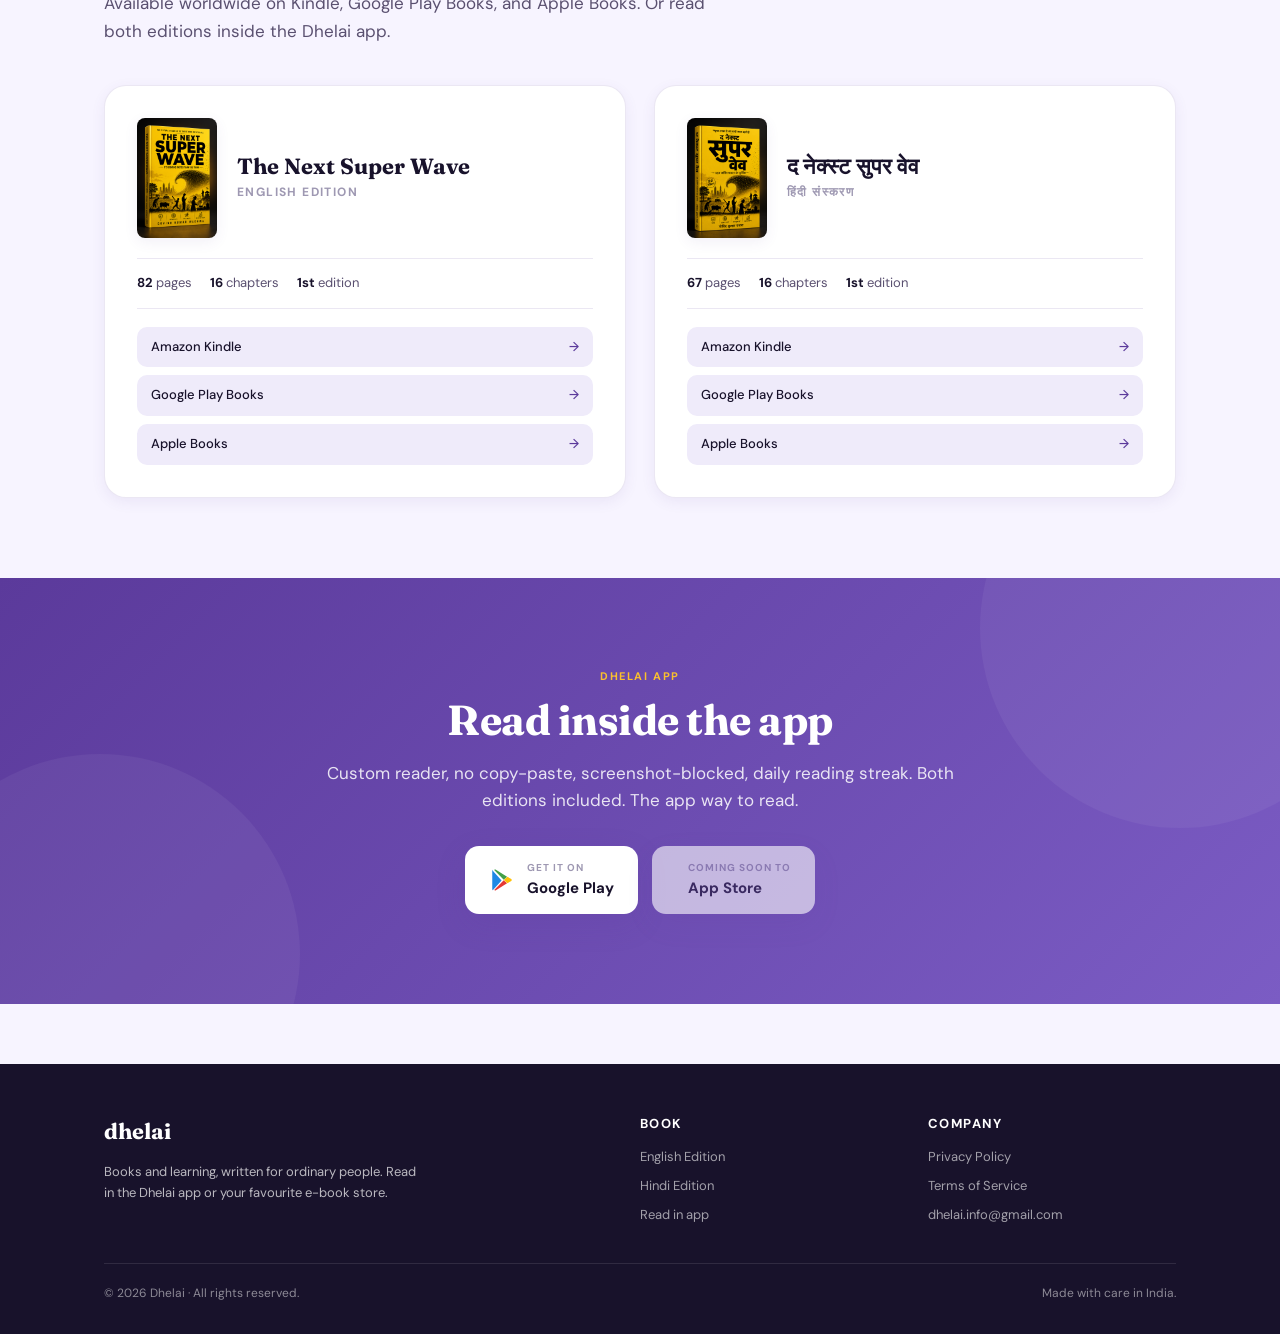
==== commit 41a84800: "Play" ====
--- a/index.html
+++ b/index.html
@@ -506,8 +506,13 @@
         included. The app way to read.
       </p>
       <div class="app-ctas">
-        <a class="app-btn" href="https://play.google.com/store/apps/details?id=dhelai.in" target="_blank" rel="noopener">
-          <span class="app-btn-icon">▶</span>
+        <a class="app-btn" id="playBtn" href="https://play.google.com/store/apps/details?id=dhelai.in" target="_blank" rel="noopener">
+          <svg class="app-btn-icon" viewBox="0 0 24 24" width="26" height="26" aria-hidden="true">
+            <path d="M3.5 2.5C3.2 2.7 3 3.1 3 3.5v17c0 .4.2.8.5 1l8.1-9-8.1-9z" fill="#1E88E5"/>
+            <path d="M16.7 15.1L6.4 21.4c-.5.3-1.1.2-1.6-.1l8.8-9 3.1 2.8z" fill="#E53935"/>
+            <path d="M20.2 10.9c.5.3.8.7.8 1.1s-.3.8-.8 1.1L17 14.9 13.7 12 17 9.1l3.2 1.8z" fill="#FFC107"/>
+            <path d="M4.8 2.7c.5-.3 1.1-.4 1.6-.1l10.3 6.3-3.1 2.8L4.8 2.7z" fill="#43A047"/>
+          </svg>
           <span class="app-btn-text">
             <small>Get it on</small>
             <span>Google Play</span>
@@ -561,6 +566,26 @@
 
   <script>
     document.getElementById('year').textContent = new Date().getFullYear();
+
+    // Open the Play Store app directly on Android (market:// deep link) with
+    // an HTTPS fallback if the Store app isn't installed/available. Other
+    // platforms get the regular https Play Store page via the default href.
+    (function () {
+      var btn = document.getElementById('playBtn');
+      if (!btn) return;
+      btn.addEventListener('click', function (e) {
+        if (!/Android/i.test(navigator.userAgent)) return; // let the default href run
+        e.preventDefault();
+        var startedAt = Date.now();
+        window.location.href = 'market://details?id=dhelai.in';
+        // If market:// didn't take us anywhere, bounce to the web URL.
+        setTimeout(function () {
+          if (Date.now() - startedAt < 2500 && !document.hidden) {
+            window.location.href = 'https://play.google.com/store/apps/details?id=dhelai.in';
+          }
+        }, 1500);
+      });
+    })();
   </script>
 </body>
 </html>
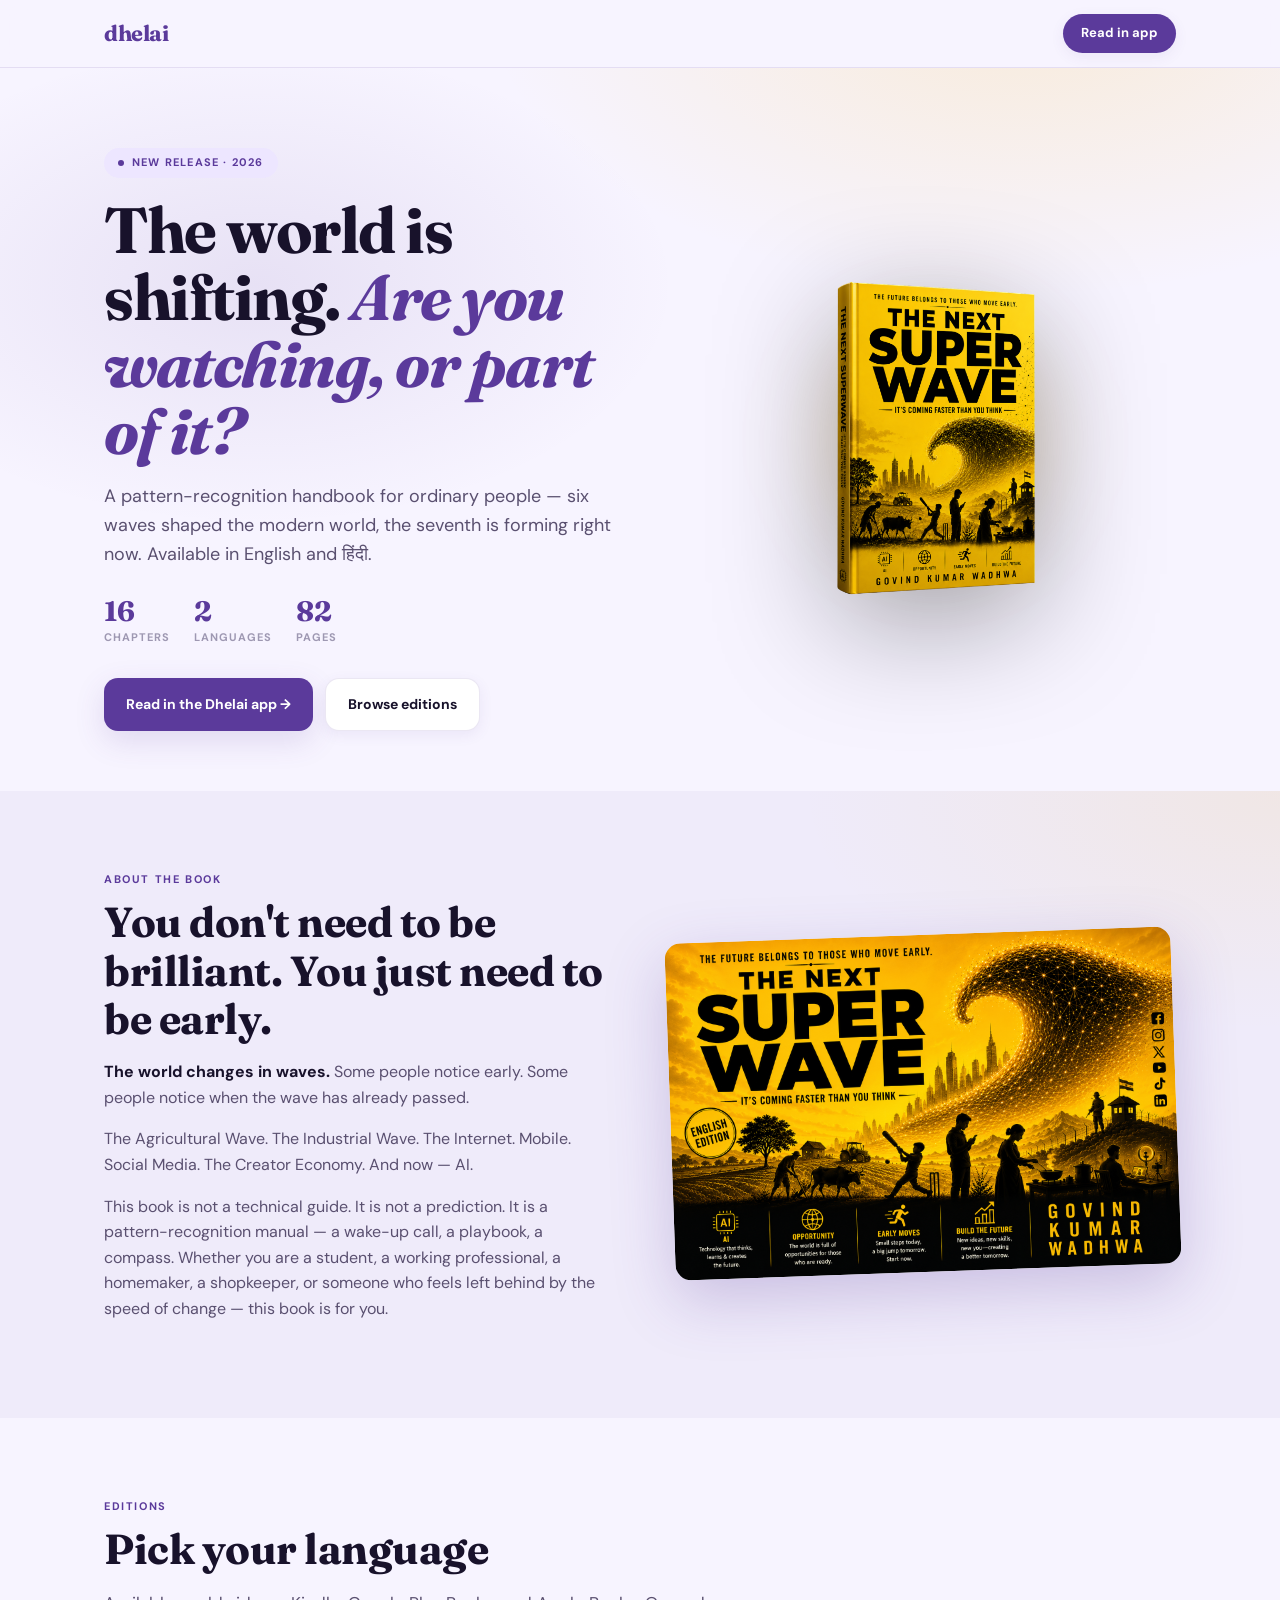
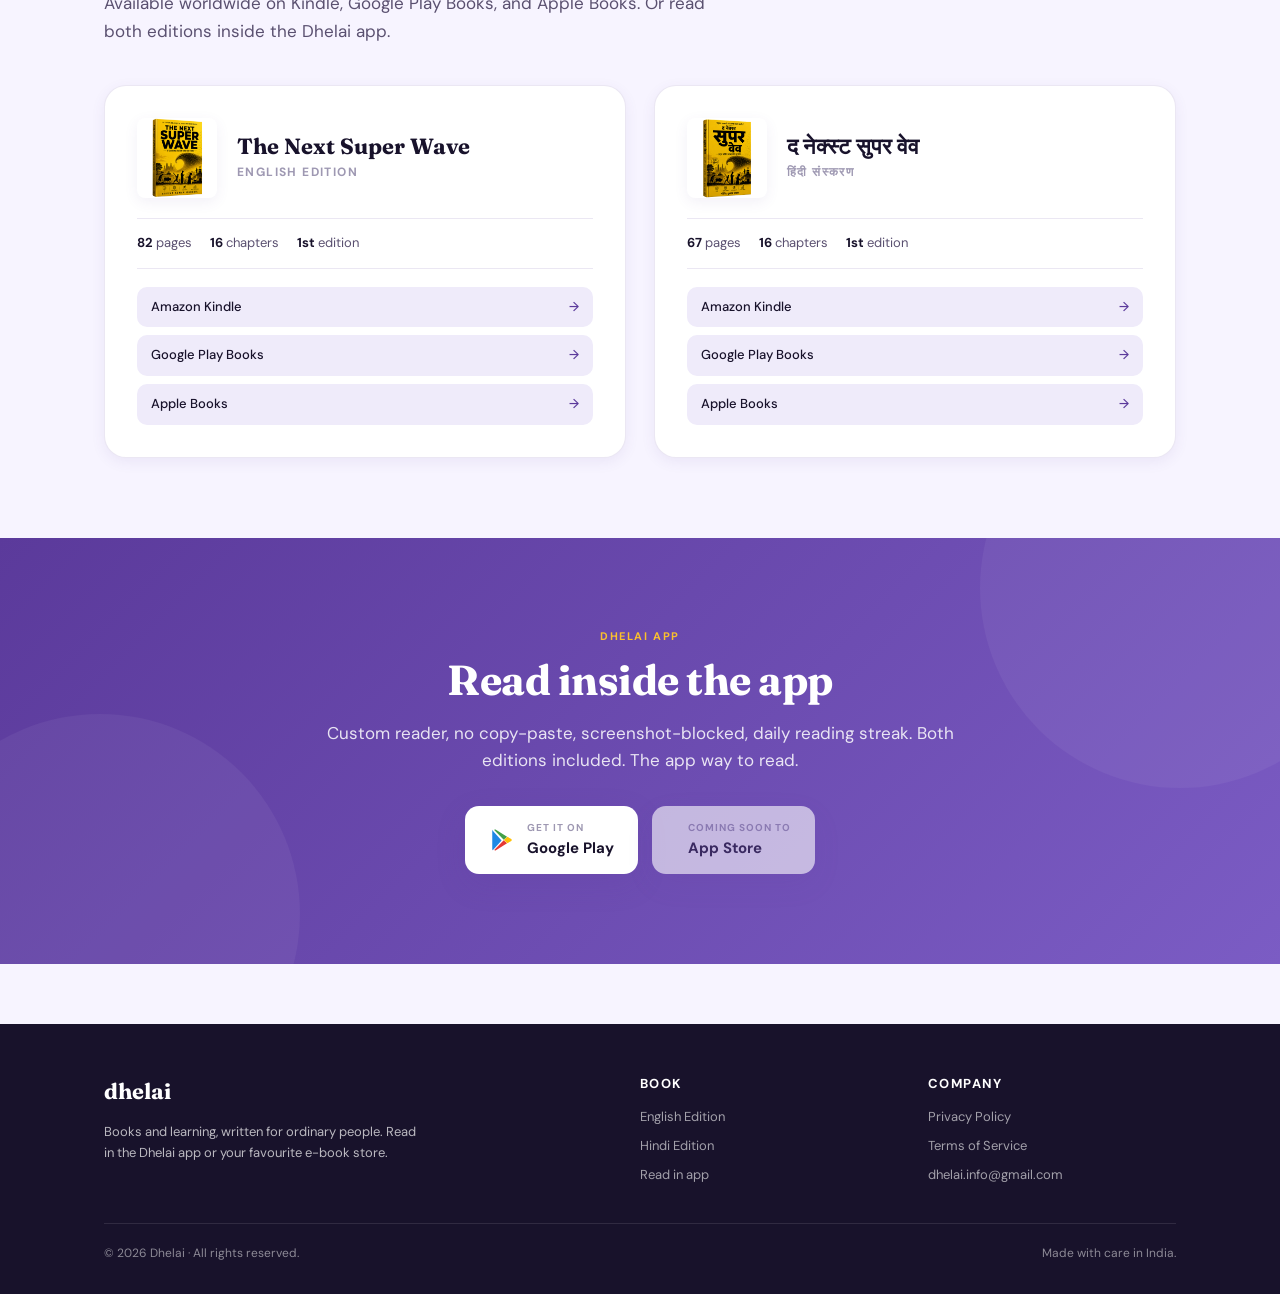
==== commit 03e2aea8: "new imgs" ====
--- a/index.html
+++ b/index.html
@@ -16,7 +16,7 @@
     property="og:description"
     content="Six waves shaped the modern world. The seventh — AI — is forming now. A book for those who want to ride it, not be swept by it."
   />
-  <meta property="og:image" content="assets/nsw-fullcover-en.jpg" />
+  <meta property="og:image" content="assets/nsw-fullcover-en.png" />
   <meta property="og:type" content="website" />
   <meta property="og:url" content="https://dhelai.in" />
 
@@ -406,7 +406,7 @@
         </div>
       </div>
       <div class="hero-art">
-        <img src="assets/nsw-3d-en.png" alt="The Next Super Wave book cover" class="book-3d" />
+        <img src="assets/tnsw_eng_3d.png" alt="The Next Super Wave book cover" class="book-3d" />
       </div>
     </div>
   </section>
@@ -434,7 +434,7 @@
           </p>
         </div>
         <div>
-          <img src="assets/nsw-fullcover-en.jpg" alt="Full paperback cover" class="full-cover" />
+          <img src="assets/nsw-fullcover-en.png" alt="Full paperback cover" class="full-cover" />
         </div>
       </div>
     </div>
@@ -454,7 +454,7 @@
         <!-- English Edition -->
         <div class="edition-card">
           <div class="edition-header">
-            <img src="assets/nsw-3d-en.png" alt="English edition cover" class="edition-cover" />
+            <img src="assets/tnsw_eng_3d.png" alt="English edition cover" class="edition-cover" />
             <div>
               <div class="edition-name">The Next Super Wave</div>
               <div class="edition-lang">English Edition</div>
@@ -475,7 +475,7 @@
         <!-- Hindi Edition -->
         <div class="edition-card">
           <div class="edition-header">
-            <img src="assets/nsw-3d-hi.png" alt="Hindi edition cover" class="edition-cover" />
+            <img src="assets/tnsw_hi_3d.png" alt="Hindi edition cover" class="edition-cover" />
             <div>
               <div class="edition-name">द नेक्स्ट सुपर वेव</div>
               <div class="edition-lang">हिंदी संस्करण</div>
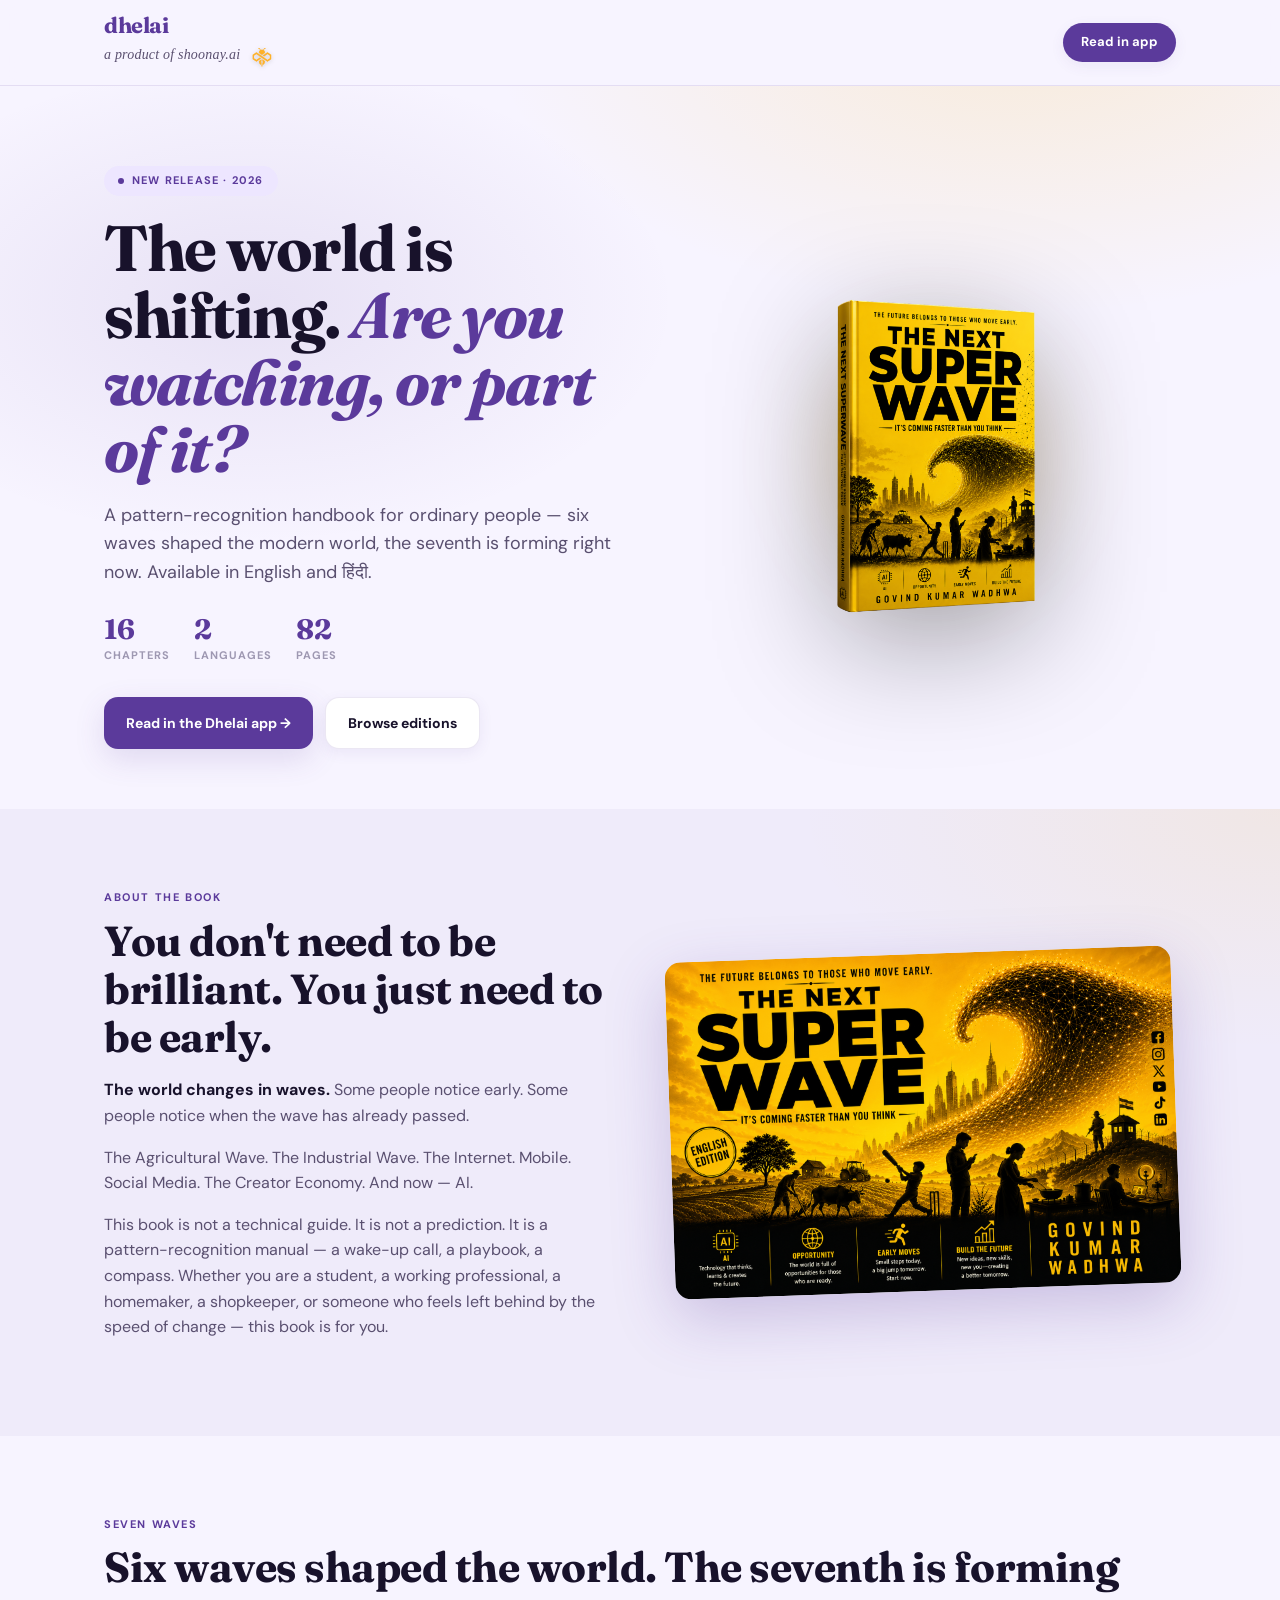
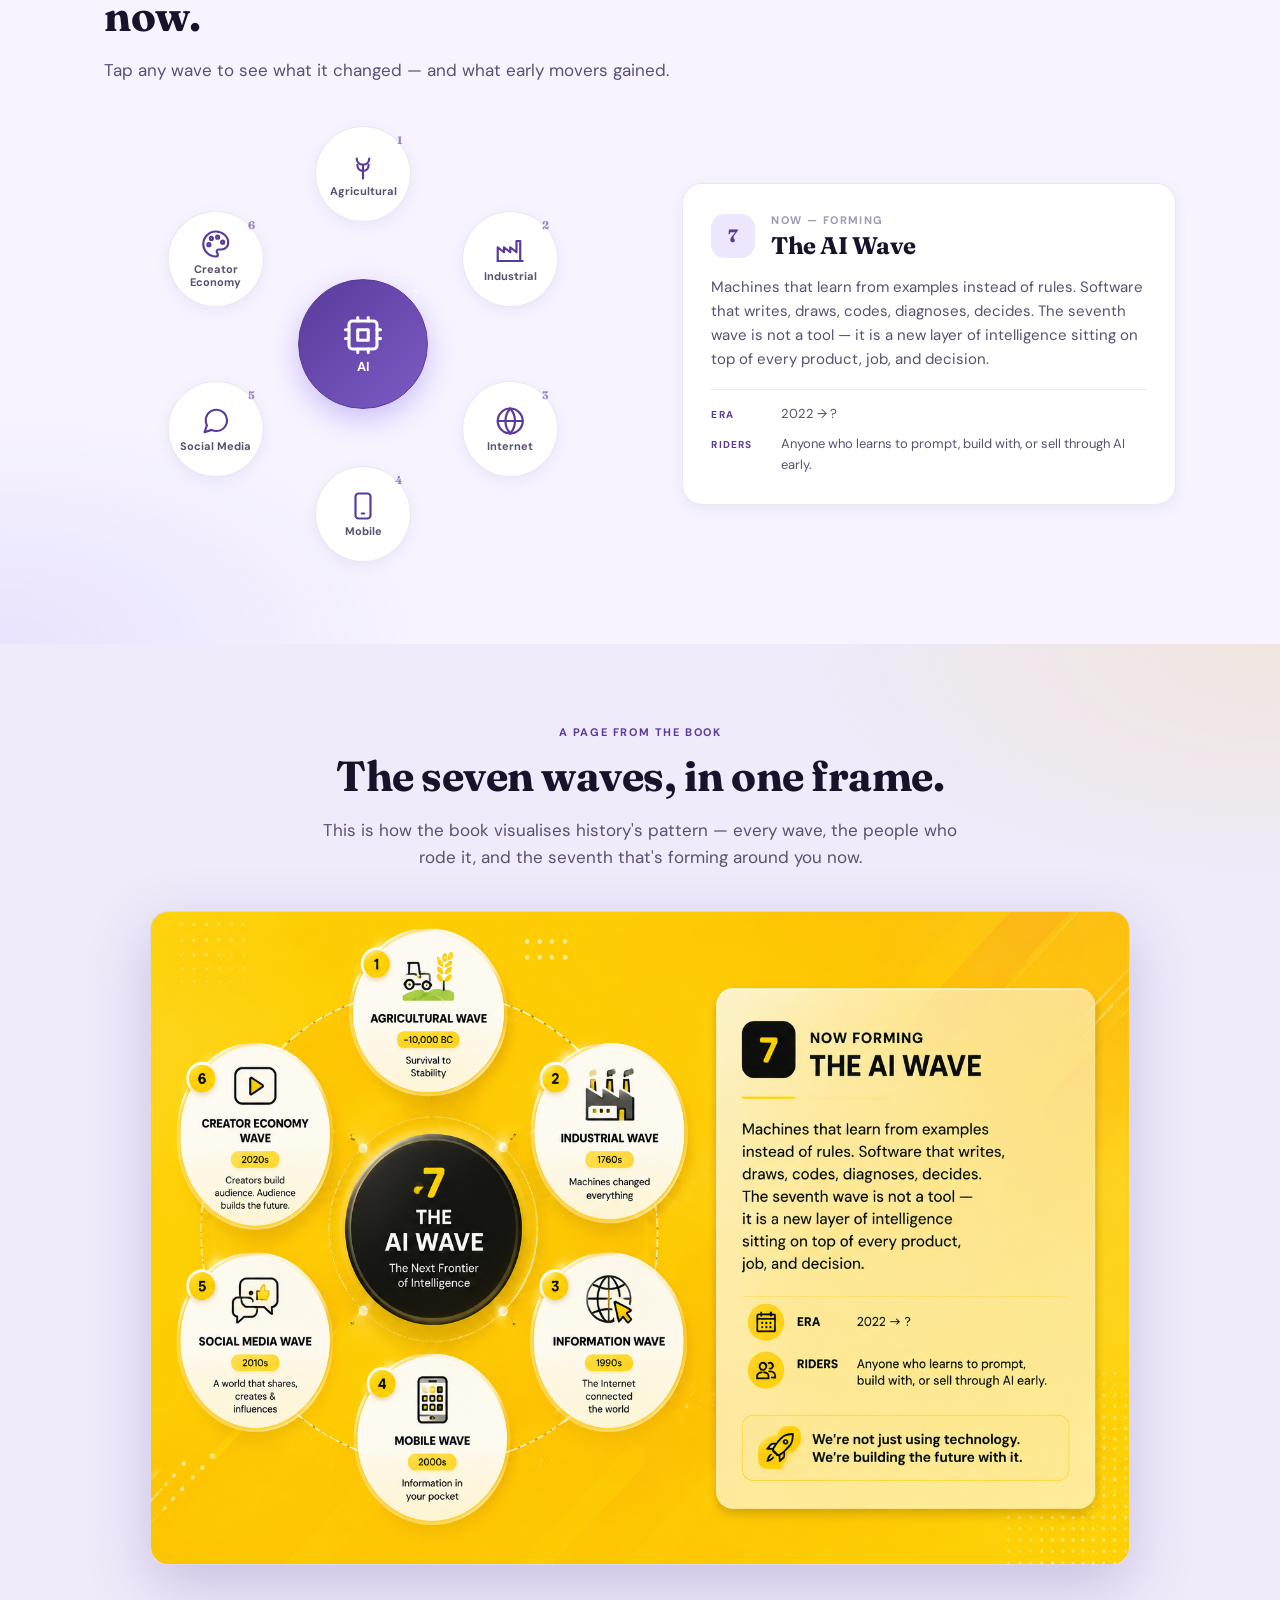
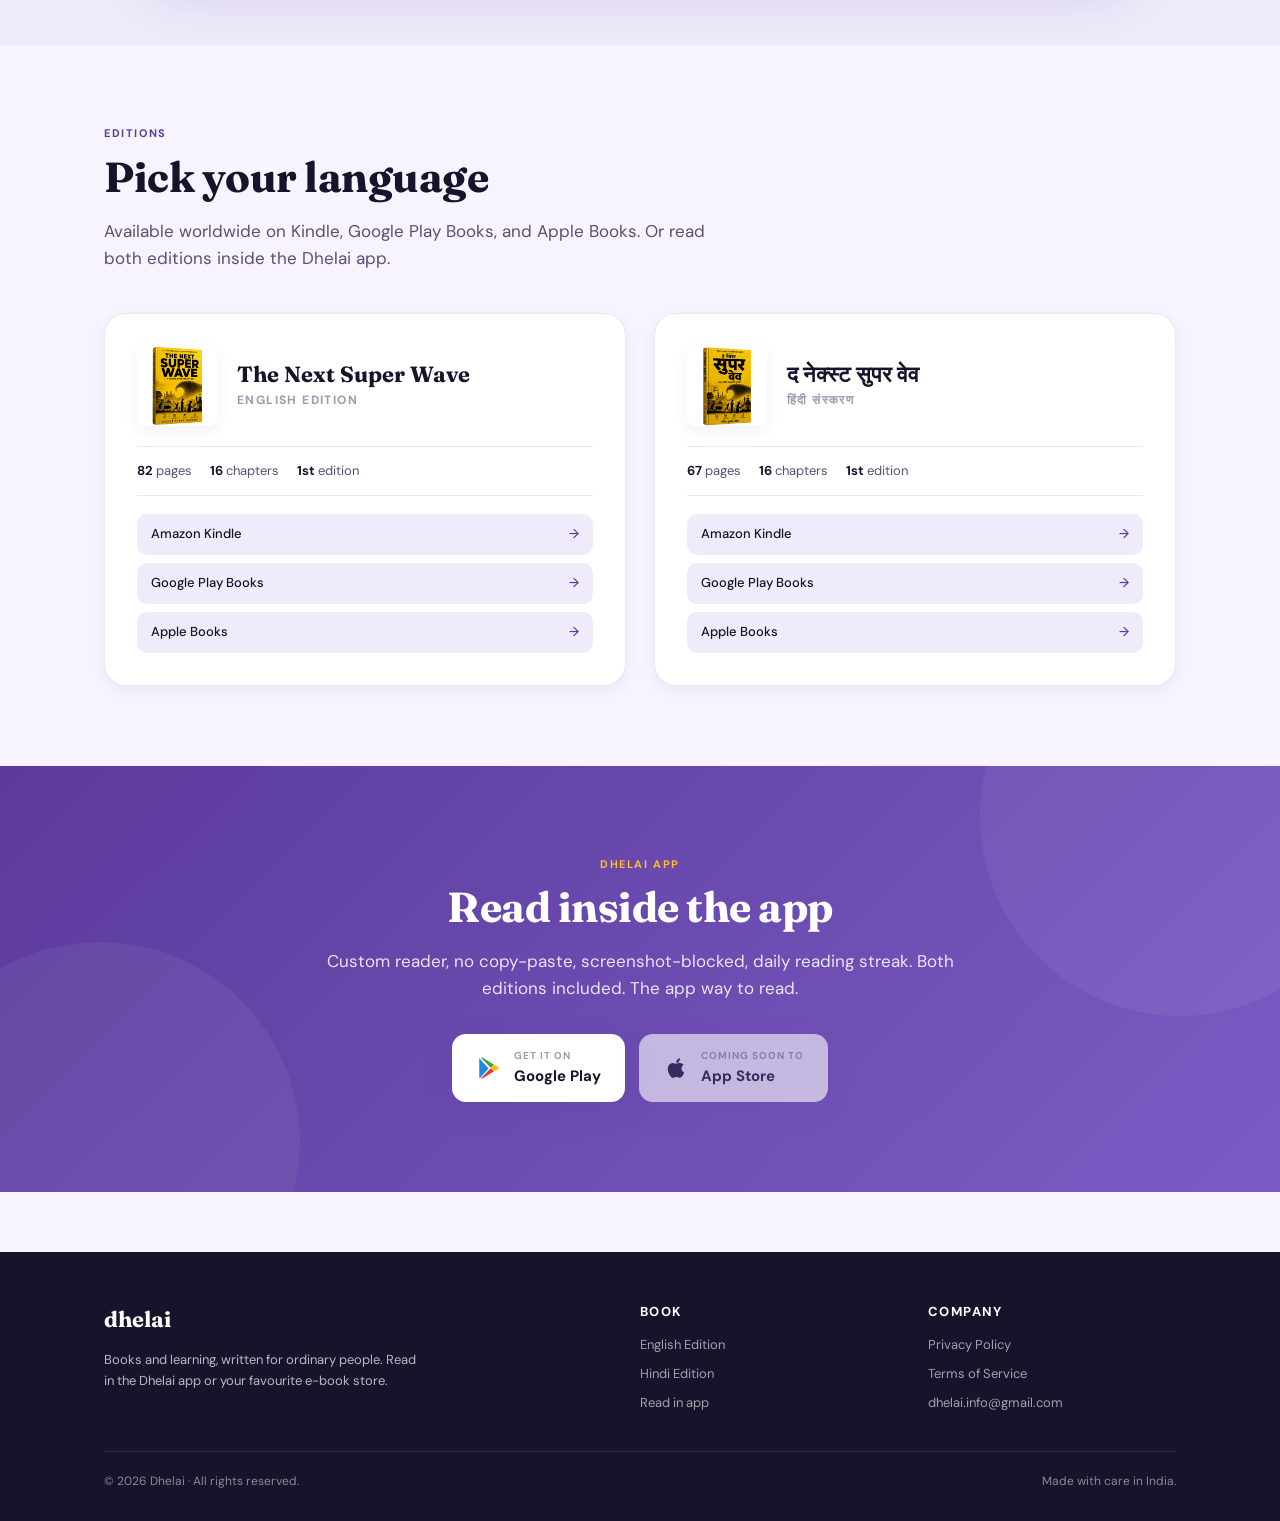
==== commit 82e99048: "newchanges" ====
--- a/index.html
+++ b/index.html
@@ -359,6 +359,160 @@
     }
     .author-link:hover { background: var(--pu-soft); color: var(--pu); text-decoration: none; }
 
+    /* ---------- SEVEN WAVES ---------- */
+    .seven-waves {
+      background:
+        radial-gradient(700px 380px at 0% 100%, rgba(106, 70, 235, 0.10), transparent 60%),
+        var(--bg);
+    }
+    .waves-wrap {
+      display: grid;
+      grid-template-columns: 1.05fr 1fr;
+      gap: 60px;
+      align-items: center;
+      margin-top: 30px;
+    }
+    .waves-circle {
+      position: relative;
+      width: 440px;
+      height: 440px;
+      max-width: 100%;
+      margin: 0 auto;
+      --r: 170px;
+    }
+    .wave-node {
+      position: absolute;
+      display: flex; flex-direction: column;
+      align-items: center; justify-content: center;
+      border-radius: 50%;
+      background: var(--card);
+      border: 1.5px solid var(--border);
+      box-shadow: var(--shadow-sm);
+      cursor: pointer;
+      transition: transform 0.2s ease, box-shadow 0.2s ease, border-color 0.2s ease, background 0.2s ease;
+      padding: 0;
+      font-family: var(--sans);
+    }
+    .wave-node:hover { transform: translate(var(--tx, 0), var(--ty, 0)) scale(1.06); box-shadow: var(--shadow-md); }
+    .wave-node.is-active { border-color: var(--pu); box-shadow: 0 10px 28px rgba(106,70,235,0.30); background: var(--pu-soft); }
+    .wave-icon {
+      width: 30px; height: 30px;
+      color: var(--pu);
+      display: inline-flex; align-items: center; justify-content: center;
+    }
+    .wave-icon svg { width: 100%; height: 100%; display: block; }
+    .wave-label {
+      font-size: 11px; font-weight: 700;
+      color: var(--ink-2); margin-top: 4px;
+      text-align: center; padding: 0 6px;
+      line-height: 1.15;
+    }
+    .wave-num {
+      position: absolute;
+      top: 6px; right: 8px;
+      font-family: var(--serif);
+      font-size: 11px; font-weight: 700;
+      color: var(--pu);
+      opacity: 0.6;
+    }
+    .wave-center {
+      width: 130px; height: 130px;
+      left: 50%; top: 50%;
+      transform: translate(-50%, -50%);
+      background: linear-gradient(135deg, var(--pu), var(--pu-mid));
+      border-color: var(--pu);
+      color: #fff;
+      box-shadow: 0 18px 40px rgba(106,70,235,0.40);
+    }
+    .wave-center .wave-label { color: #fff; font-size: 13px; }
+    .wave-center .wave-num { color: rgba(255,255,255,0.85); font-size: 13px; }
+    .wave-center .wave-icon { color: #fff; width: 42px; height: 42px; }
+    .wave-center:hover { transform: translate(-50%, -50%) scale(1.04); }
+    .wave-center.is-active { background: linear-gradient(135deg, var(--pu), var(--pu-mid)); }
+    /* 6 outer nodes — angle = (i * 60 - 90) deg; placed around center */
+    .wave-outer {
+      width: 96px; height: 96px;
+      --angle: calc((var(--i) * 60deg) - 90deg);
+      left: 50%; top: 50%;
+      --tx: calc(cos(var(--angle)) * var(--r) - 50%);
+      --ty: calc(sin(var(--angle)) * var(--r) - 50%);
+      transform: translate(var(--tx), var(--ty));
+    }
+    .wave-outer:hover { transform: translate(var(--tx), var(--ty)) scale(1.08); }
+
+    .wave-detail {
+      background: var(--card);
+      border: 1px solid var(--border);
+      border-radius: 20px;
+      padding: 28px;
+      box-shadow: var(--shadow-sm);
+    }
+    .wave-detail-head { display: flex; gap: 16px; align-items: center; margin-bottom: 14px; }
+    .wave-detail-num {
+      width: 44px; height: 44px;
+      border-radius: 14px;
+      background: var(--pu-soft);
+      color: var(--pu);
+      display: inline-flex; align-items: center; justify-content: center;
+      font-family: var(--serif); font-weight: 700; font-size: 18px;
+      flex-shrink: 0;
+    }
+    .wave-detail-era {
+      font-size: 11px;
+      letter-spacing: 1.4px;
+      text-transform: uppercase;
+      color: var(--ink-3);
+      font-weight: 700;
+    }
+    .wave-detail-name {
+      font-family: var(--serif);
+      font-weight: 700;
+      font-size: 24px;
+      color: var(--ink);
+      margin: 2px 0 0;
+      line-height: 1.2;
+    }
+    .wave-detail-desc {
+      font-size: 15px;
+      color: var(--ink-2);
+      line-height: 1.6;
+      margin: 0 0 18px;
+    }
+    .wave-detail-row {
+      display: flex; flex-direction: column; gap: 10px;
+      padding-top: 14px;
+      border-top: 1px solid var(--border);
+    }
+    .wave-detail-row > div { display: flex; gap: 10px; align-items: baseline; font-size: 13px; color: var(--ink-2); }
+    .wd-tag {
+      font-size: 10px;
+      letter-spacing: 1.2px;
+      text-transform: uppercase;
+      font-weight: 700;
+      color: var(--pu);
+      min-width: 60px;
+    }
+
+    /* ---------- SNEAK PEEK ---------- */
+    .peek {
+      background:
+        radial-gradient(800px 400px at 100% 0%, rgba(251,192,45,0.14), transparent 60%),
+        var(--bg-2);
+      text-align: center;
+    }
+    .peek .section-lead { margin-left: auto; margin-right: auto; }
+    .peek-img {
+      display: block;
+      width: 100%;
+      max-width: 980px;
+      margin: 24px auto 0;
+      border-radius: 18px;
+      box-shadow: var(--shadow-lg);
+      border: 1px solid var(--border);
+      transition: transform 0.25s ease;
+    }
+    .peek-img:hover { transform: translateY(-4px); }
+
     /* ---------- RESPONSIVE ---------- */
     @media (max-width: 880px) {
       .hero { padding: 50px 0 30px; }
@@ -368,6 +522,13 @@
       .hero-stats, .hero-ctas { justify-content: center; }
       .book-3d { max-width: 220px; }
       .about-grid { grid-template-columns: 1fr; gap: 30px; }
+      .waves-wrap { grid-template-columns: 1fr; gap: 40px; }
+      .waves-circle { width: 340px; height: 340px; --r: 130px; }
+      .wave-outer { width: 78px; height: 78px; }
+      .wave-icon { width: 24px; height: 24px; }
+      .wave-label { font-size: 10px; }
+      .wave-center { width: 110px; height: 110px; }
+      .wave-center .wave-icon { width: 36px; height: 36px; }
       .editions-grid { grid-template-columns: 1fr; }
       .author-card { grid-template-columns: 1fr; text-align: center; gap: 20px; padding: 28px; }
       .author-av { margin: 0 auto; }
@@ -380,7 +541,13 @@
 
   <nav>
     <div class="nav-inner">
-      <a href="/" class="logo">dhelai</a>
+      <a href="/" class="logo-stack" aria-label="Dhelai home">
+        <span class="logo">dhelai</span>
+        <span class="logo-sub">
+          a product of shoonay.ai
+          <img src="assets/BEEGold_shoonayLogo.png" alt="Shoonay" class="logo-sub-bee" />
+        </span>
+      </a>
       <a href="#read-in-app" class="nav-cta">Read in app</a>
     </div>
   </nav>
@@ -437,6 +604,134 @@
           <img src="assets/nsw-fullcover-en.png" alt="Full paperback cover" class="full-cover" />
         </div>
       </div>
+    </div>
+  </section>
+
+  <!-- SEVEN WAVES (interactive) -->
+  <section class="seven-waves" id="seven-waves">
+    <div class="container">
+      <div class="section-eyebrow">Seven Waves</div>
+      <h2>Six waves shaped the world. The seventh is forming now.</h2>
+      <p class="section-lead">
+        Tap any wave to see what it changed — and what early movers gained.
+      </p>
+
+      <div class="waves-wrap">
+        <div class="waves-circle" id="waves-circle">
+          <!-- AI hub (center) -->
+          <button type="button" class="wave-node wave-center is-active" data-wave="ai" aria-label="AI Wave">
+            <span class="wave-icon">
+              <svg viewBox="0 0 24 24" fill="none" stroke="currentColor" stroke-width="1.75" stroke-linecap="round" stroke-linejoin="round">
+                <rect x="4" y="4" width="16" height="16" rx="2"/>
+                <rect x="9" y="9" width="6" height="6"/>
+                <path d="M9 2v2M15 2v2M9 20v2M15 20v2M20 9h2M20 14h2M2 9h2M2 14h2"/>
+              </svg>
+            </span>
+            <span class="wave-label">AI</span>
+            <span class="wave-num">7</span>
+          </button>
+          <!-- 6 outer waves -->
+          <button type="button" class="wave-node wave-outer" data-wave="agri" style="--i:0" aria-label="Agricultural Wave">
+            <span class="wave-icon">
+              <svg viewBox="0 0 24 24" fill="none" stroke="currentColor" stroke-width="1.75" stroke-linecap="round" stroke-linejoin="round">
+                <path d="M12 22V11"/>
+                <path d="M12 11C9 11 7 9 7 6"/>
+                <path d="M12 11C15 11 17 9 17 6"/>
+                <path d="M12 16C9.5 16 7.5 14 7.5 11"/>
+                <path d="M12 16C14.5 16 16.5 14 16.5 11"/>
+              </svg>
+            </span>
+            <span class="wave-label">Agricultural</span>
+            <span class="wave-num">1</span>
+          </button>
+          <button type="button" class="wave-node wave-outer" data-wave="industrial" style="--i:1" aria-label="Industrial Wave">
+            <span class="wave-icon">
+              <svg viewBox="0 0 24 24" fill="none" stroke="currentColor" stroke-width="1.75" stroke-linecap="round" stroke-linejoin="round">
+                <path d="M2 20V9l5 4V9l5 4V9l5 4V4h3v16z"/>
+                <line x1="2" y1="20" x2="22" y2="20"/>
+              </svg>
+            </span>
+            <span class="wave-label">Industrial</span>
+            <span class="wave-num">2</span>
+          </button>
+          <button type="button" class="wave-node wave-outer" data-wave="internet" style="--i:2" aria-label="Internet Wave">
+            <span class="wave-icon">
+              <svg viewBox="0 0 24 24" fill="none" stroke="currentColor" stroke-width="1.75" stroke-linecap="round" stroke-linejoin="round">
+                <circle cx="12" cy="12" r="10"/>
+                <line x1="2" y1="12" x2="22" y2="12"/>
+                <path d="M12 2a15 15 0 0 1 0 20"/>
+                <path d="M12 2a15 15 0 0 0 0 20"/>
+              </svg>
+            </span>
+            <span class="wave-label">Internet</span>
+            <span class="wave-num">3</span>
+          </button>
+          <button type="button" class="wave-node wave-outer" data-wave="mobile" style="--i:3" aria-label="Mobile Wave">
+            <span class="wave-icon">
+              <svg viewBox="0 0 24 24" fill="none" stroke="currentColor" stroke-width="1.75" stroke-linecap="round" stroke-linejoin="round">
+                <rect x="6" y="2" width="12" height="20" rx="2.5"/>
+                <line x1="11" y1="18" x2="13" y2="18"/>
+              </svg>
+            </span>
+            <span class="wave-label">Mobile</span>
+            <span class="wave-num">4</span>
+          </button>
+          <button type="button" class="wave-node wave-outer" data-wave="social" style="--i:4" aria-label="Social Media Wave">
+            <span class="wave-icon">
+              <svg viewBox="0 0 24 24" fill="none" stroke="currentColor" stroke-width="1.75" stroke-linecap="round" stroke-linejoin="round">
+                <path d="M21 11.5a8.38 8.38 0 0 1-.9 3.8 8.5 8.5 0 0 1-7.6 4.7 8.38 8.38 0 0 1-3.8-.9L3 21l1.9-5.7a8.38 8.38 0 0 1-.9-3.8 8.5 8.5 0 0 1 4.7-7.6 8.38 8.38 0 0 1 3.8-.9h.5a8.48 8.48 0 0 1 8 8v.5z"/>
+              </svg>
+            </span>
+            <span class="wave-label">Social Media</span>
+            <span class="wave-num">5</span>
+          </button>
+          <button type="button" class="wave-node wave-outer" data-wave="creator" style="--i:5" aria-label="Creator Economy Wave">
+            <span class="wave-icon">
+              <svg viewBox="0 0 24 24" fill="none" stroke="currentColor" stroke-width="1.75" stroke-linecap="round" stroke-linejoin="round">
+                <circle cx="13.5" cy="6.5" r="1.2"/>
+                <circle cx="17.5" cy="10.5" r="1.2"/>
+                <circle cx="8.5" cy="7.5" r="1.2"/>
+                <circle cx="6.5" cy="12.5" r="1.2"/>
+                <path d="M12 2C6.5 2 2 6.5 2 12s4.5 10 10 10c.93 0 1.65-.75 1.65-1.69 0-.44-.18-.83-.44-1.12-.29-.29-.44-.65-.44-1.13a1.64 1.64 0 0 1 1.67-1.67h2c3.05 0 5.55-2.5 5.55-5.55C22 6.01 17.46 2 12 2z"/>
+              </svg>
+            </span>
+            <span class="wave-label">Creator Economy</span>
+            <span class="wave-num">6</span>
+          </button>
+        </div>
+
+        <div class="wave-detail" id="wave-detail" aria-live="polite">
+          <div class="wave-detail-head">
+            <span class="wave-detail-num" id="wd-num">7</span>
+            <div>
+              <div class="wave-detail-era" id="wd-era">Now — forming</div>
+              <h3 class="wave-detail-name" id="wd-name">The AI Wave</h3>
+            </div>
+          </div>
+          <p class="wave-detail-desc" id="wd-desc">
+            Machines that learn from examples instead of rules. Software that writes, draws,
+            codes, diagnoses, decides. The seventh wave is not a tool — it is a new layer of
+            intelligence sitting on top of every product, job, and decision.
+          </p>
+          <div class="wave-detail-row">
+            <div><span class="wd-tag">Era</span><span id="wd-when">2022 → ?</span></div>
+            <div><span class="wd-tag">Riders</span><span id="wd-who">Anyone who learns to prompt, build with, or sell through AI early.</span></div>
+          </div>
+        </div>
+      </div>
+    </div>
+  </section>
+
+  <!-- SNEAK PEEK (book preview) -->
+  <section class="peek">
+    <div class="container">
+      <div class="section-eyebrow">A page from the book</div>
+      <h2>The seven waves, in one frame.</h2>
+      <p class="section-lead">
+        This is how the book visualises history's pattern — every wave, the
+        people who rode it, and the seventh that's forming around you now.
+      </p>
+      <img src="assets/7_wave_img_web_dhelai.png" alt="The Seven Waves — preview from the book" class="peek-img" />
     </div>
   </section>
 
@@ -519,7 +814,9 @@
           </span>
         </a>
         <a class="app-btn" href="#" aria-disabled="true" style="opacity:.6; cursor:not-allowed;">
-          <span class="app-btn-icon"></span>
+          <svg class="app-btn-icon" viewBox="0 0 24 24" width="26" height="26" aria-hidden="true">
+            <path fill="currentColor" d="M17.05 20.28c-.98.95-2.05.88-3.08.41-1.09-.47-2.09-.48-3.24 0-1.44.62-2.2.44-3.06-.41C2.79 15.25 3.51 7.59 9.05 7.31c1.35.07 2.29.74 3.08.8 1.18-.24 2.31-.93 3.57-.84 1.51.12 2.65.72 3.4 1.8-3.12 1.87-2.38 5.98.48 7.13-.57 1.5-1.31 2.99-2.54 4.09M12.03 7.25c-.15-2.23 1.66-4.07 3.74-4.25.29 2.58-2.34 4.5-3.74 4.25z"/>
+          </svg>
           <span class="app-btn-text">
             <small>Coming soon to</small>
             <span>App Store</span>
@@ -587,5 +884,99 @@
       });
     })();
   </script>
+
+  <!-- Seven Waves interactive details -->
+  <script>
+    (function () {
+      var WAVES = {
+        agri: {
+          num: '1',
+          era: '~10,000 BCE → 1700s',
+          name: 'The Agricultural Wave',
+          desc: 'Humans stopped wandering and started farming. Food surplus built villages, then cities, then civilisations. The first time humans bent nature to their will at scale.',
+          when: '10,000 BCE → 1700s',
+          who: 'Settlers, landowners, kings — anyone who controlled the soil.'
+        },
+        industrial: {
+          num: '2',
+          era: '1760s → 1900s',
+          name: 'The Industrial Wave',
+          desc: 'Steam, coal, factories. Machines replaced muscles. Production exploded. Whole new classes of jobs — and whole new classes of wealth — appeared in a single generation.',
+          when: '1760s → 1900s',
+          who: 'Mill owners, engineers, railway builders, factory workers who learned new trades.'
+        },
+        internet: {
+          num: '3',
+          era: '1990s → 2000s',
+          name: 'The Internet Wave',
+          desc: 'Information became free, instant, and global. Distance died. The same teenager in Bareilly could read the same article as a banker in New York — at the same moment.',
+          when: '1990s → 2000s',
+          who: 'Early developers, e-commerce founders, bloggers, domain holders, and the curious who learned to search.'
+        },
+        mobile: {
+          num: '4',
+          era: '2007 → 2015',
+          name: 'The Mobile Wave',
+          desc: 'The internet jumped from the desk to the pocket. A billion people who never owned a computer suddenly owned a smartphone. Apps replaced shops, services, and yellow pages.',
+          when: '2007 → 2015',
+          who: 'App makers, on-demand startups, payment networks, and anyone who could think mobile-first.'
+        },
+        social: {
+          num: '5',
+          era: '2010 → 2020',
+          name: 'The Social Media Wave',
+          desc: 'Attention became the new oil. Anyone with a phone could broadcast to millions. Brands, politics, careers, friendships — all reshaped by feeds and algorithms.',
+          when: '2010 → 2020',
+          who: 'Influencers, community builders, marketers, and brands that learned the feed.'
+        },
+        creator: {
+          num: '6',
+          era: '2018 → today',
+          name: 'The Creator Economy',
+          desc: 'You no longer needed a company, a studio, or a publisher. One person with a phone, a skill, and a niche could build a real income — through YouTube, Substack, Shopify, Patreon, Gumroad.',
+          when: '2018 → today',
+          who: 'YouTubers, course creators, indie founders, newsletter writers, freelancers selling globally.'
+        },
+        ai: {
+          num: '7',
+          era: 'Now — forming',
+          name: 'The AI Wave',
+          desc: 'Machines that learn from examples instead of rules. Software that writes, draws, codes, diagnoses, decides. The seventh wave is not a tool — it is a new layer of intelligence sitting on top of every product, job, and decision.',
+          when: '2022 → ?',
+          who: 'Anyone who learns to prompt, build with, or sell through AI early.'
+        }
+      };
+
+      var circle = document.getElementById('waves-circle');
+      if (!circle) return;
+      var nodes = circle.querySelectorAll('[data-wave]');
+      var $num = document.getElementById('wd-num');
+      var $era = document.getElementById('wd-era');
+      var $name = document.getElementById('wd-name');
+      var $desc = document.getElementById('wd-desc');
+      var $when = document.getElementById('wd-when');
+      var $who = document.getElementById('wd-who');
+
+      function show(key) {
+        var w = WAVES[key];
+        if (!w) return;
+        $num.textContent = w.num;
+        $era.textContent = w.era;
+        $name.textContent = w.name;
+        $desc.textContent = w.desc;
+        $when.textContent = w.when;
+        $who.textContent = w.who;
+        nodes.forEach(function (n) {
+          n.classList.toggle('is-active', n.getAttribute('data-wave') === key);
+        });
+      }
+
+      nodes.forEach(function (n) {
+        n.addEventListener('click', function () {
+          show(n.getAttribute('data-wave'));
+        });
+      });
+    })();
+  </script>
 </body>
 </html>
--- a/styles.css
+++ b/styles.css
@@ -50,12 +50,39 @@
   padding: 14px 24px;
   max-width: 1120px; margin: 0 auto;
 }
+.logo-stack {
+  display: inline-flex;
+  flex-direction: column;
+  align-items: flex-start;
+  line-height: 1;
+  text-decoration: none;
+}
+.logo-stack:hover { text-decoration: none; }
 .logo {
   font-family: var(--serif);
   font-weight: 700;
   font-size: 22px;
   color: var(--pu);
   letter-spacing: -0.5px;
+  line-height: 1;
+}
+.logo-sub {
+  display: inline-flex;
+  align-items: center;
+  gap: 6px;
+  margin-top: 3px;
+  font-family: 'Brush Script MT', 'Snell Roundhand', 'Lucida Handwriting', cursive;
+  font-size: 14px;
+  font-style: italic;
+  color: var(--ink-2);
+  letter-spacing: 0.2px;
+  white-space: nowrap;
+}
+.logo-sub-bee {
+  width: 32px; height: 32px;
+  object-fit: contain;
+  flex-shrink: 0;
+  filter: drop-shadow(0 1px 2px rgba(0,0,0,0.18));
 }
 .nav-cta {
   background: var(--pu);
